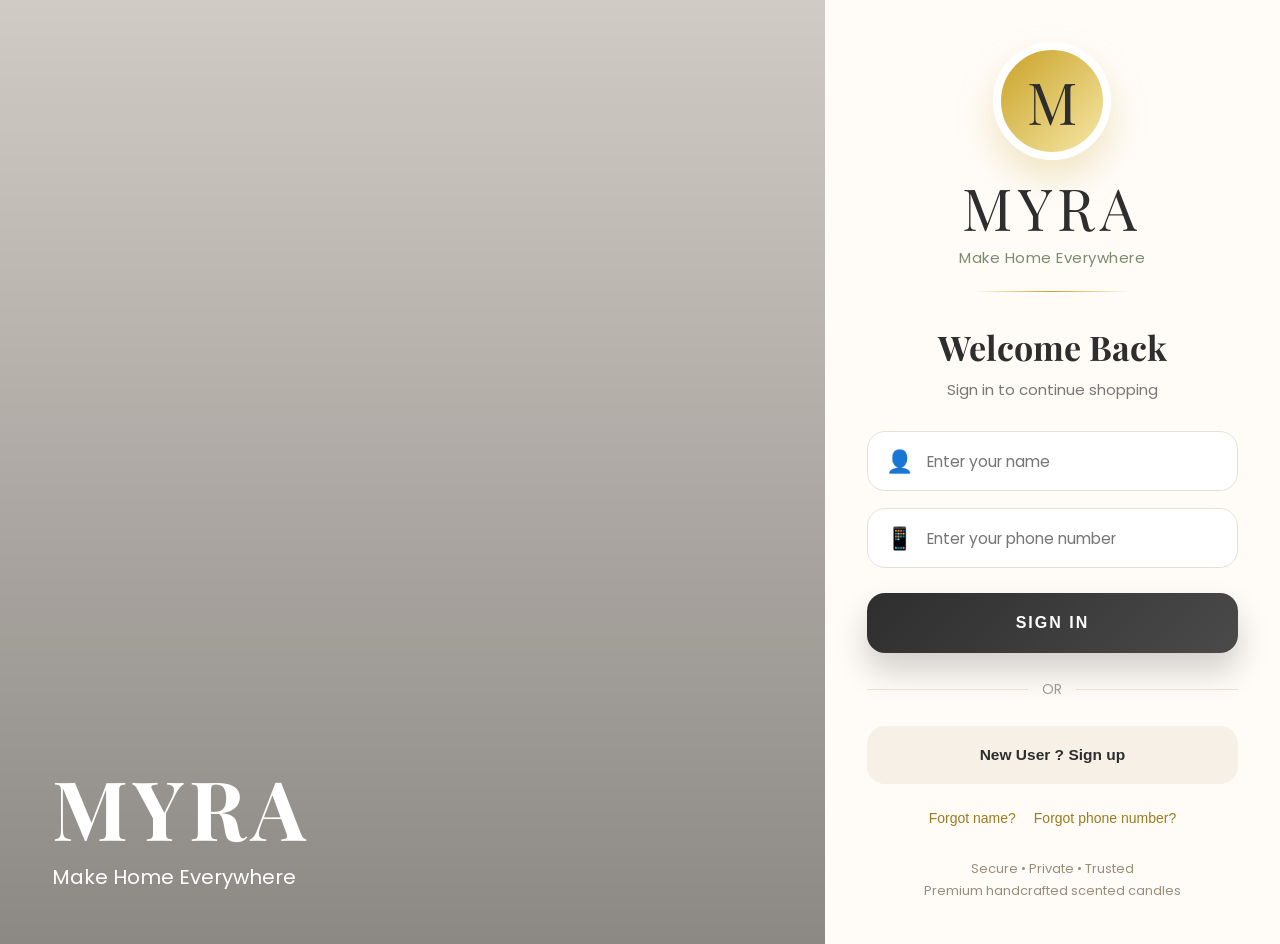
==== index.html @ 9dc47f36 "Update index.html" ====
<!DOCTYPE html>
<html lang="en">
<head>
<meta charset="UTF-8">
<meta name="viewport" content="width=device-width, initial-scale=1.0">

<title>MYRA | Make Home Everywhere</title>

<link rel="manifest" href="manifest.json">
<meta name="theme-color" content="#2E2E2E">

<link href="https://fonts.googleapis.com/css2?family=Playfair+Display:wght@500;600;700&family=Poppins:wght@300;400;500;600;700&display=swap" rel="stylesheet">
<script src="config.js"></script>

<style>
*{
  margin:0;
  padding:0;
  box-sizing:border-box;
}

:root{
  --cream:#FFF8F0;
  --warm:#FFFCF8;
  --gold:#C9A227;
  --sage:#7A8B6F;
  --dark:#2E2E2E;
  --text:#1F1F1F;
  --muted:#777;
  --border:#E8E0D4;
}

body{
  font-family:'Poppins',sans-serif;
  background:var(--cream);
  min-height:100vh;
  overflow-x:hidden;
  color:var(--text);
}

.login-page{
  min-height:100vh;
  display:grid;
  grid-template-columns:1.45fr .8fr;
}

.hero-side{
  position:relative;
  background:
    linear-gradient(rgba(0,0,0,.18),rgba(0,0,0,.45)),
    url("https://images.unsplash.com/photo-1603006905003-be475563bc59?q=80&w=1800&auto=format&fit=crop")
    center/cover no-repeat;
  min-height:100vh;
}

.hero-brand{
  position:absolute;
  left:52px;
  bottom:52px;
  color:#fff;
}

.hero-brand h1{
  font-family:'Playfair Display',serif;
  font-size:82px;
  letter-spacing:5px;
  line-height:1;
}

.hero-brand p{
  margin-top:14px;
  font-size:20px;
  font-weight:400;
}

.login-side{
  min-height:100vh;
  background:var(--warm);
  display:flex;
  align-items:center;
  justify-content:center;
  padding:42px;
}

.login-card{
  width:100%;
  max-width:430px;
  text-align:center;
}

.logo-mark{
  width:118px;
  height:118px;
  margin:0 auto 18px;
  border-radius:50%;
  background:linear-gradient(135deg,#C9A227,#F7E8A7);
  display:flex;
  align-items:center;
  justify-content:center;
  box-shadow:0 18px 36px rgba(201,162,39,.25);
  border:8px solid #fff;
}

.logo-mark span{
  font-family:'Playfair Display',serif;
  font-size:58px;
  color:#2E2E2E;
}

.brand-name{
  font-family:'Playfair Display',serif;
  font-size:58px;
  letter-spacing:5px;
  color:var(--dark);
  line-height:1;
}

.tagline{
  margin-top:10px;
  color:var(--sage);
  font-size:15px;
  letter-spacing:.5px;
}

.gold-line{
  width:160px;
  height:1px;
  background:linear-gradient(90deg,transparent,var(--gold),transparent);
  margin:22px auto 32px;
}

.welcome h2{
  font-family:'Playfair Display',serif;
  font-size:34px;
  color:var(--dark);
  margin-bottom:8px;
}

.welcome p{
  color:var(--muted);
  font-size:15px;
  margin-bottom:30px;
}

.input-box{
  width:100%;
  height:60px;
  border:1px solid var(--border);
  border-radius:18px;
  background:#fff;
  display:flex;
  align-items:center;
  padding:0 18px;
  margin-bottom:17px;
  transition:.25s;
}

.input-box:focus-within{
  border-color:var(--gold);
  box-shadow:0 0 0 5px rgba(201,162,39,.10);
}

.input-box .icon{
  font-size:22px;
  margin-right:14px;
  color:var(--gold);
}

.input-box input{
  width:100%;
  border:0;
  outline:0;
  background:transparent;
  font-size:15.5px;
  color:var(--text);
  font-family:'Poppins',sans-serif;
}

.signin-btn{
  width:100%;
  height:60px;
  border:0;
  border-radius:18px;
  background:linear-gradient(135deg,#2E2E2E,#4A4A4A);
  color:#fff;
  font-size:16px;
  font-weight:700;
  letter-spacing:2px;
  margin-top:8px;
  cursor:pointer;
  box-shadow:0 18px 32px rgba(0,0,0,.18);
}

.signin-btn:active{
  transform:scale(.98);
}

.divider{
  display:flex;
  align-items:center;
  gap:14px;
  margin:26px 0;
  color:#999;
  font-size:14px;
}

.divider::before,
.divider::after{
  content:"";
  flex:1;
  height:1px;
  background:var(--border);
}

.signup-btn{
  width:100%;
  height:58px;
  border:0;
  border-radius:18px;
  background:#F7F0E6;
  color:var(--dark);
  font-size:15.5px;
  font-weight:600;
  cursor:pointer;
}

.forgot-row{
  display:flex;
  align-items:center;
  justify-content:center;
  gap:18px;
  margin-top:26px;
}

.forgot-row button{
  border:0;
  background:transparent;
  color:#9B7B22;
  font-size:14px;
  font-weight:500;
  cursor:pointer;
}

.secure-text{
  margin-top:32px;
  color:#9B8C7A;
  font-size:13px;
  line-height:1.7;
}

.toast{
  position:fixed;
  left:50%;
  bottom:28px;
  transform:translateX(-50%) translateY(20px);
  background:#2E2E2E;
  color:#fff;
  padding:13px 20px;
  border-radius:999px;
  font-size:14px;
  opacity:0;
  pointer-events:none;
  transition:.3s;
  z-index:99999;
}

.toast.show{
  opacity:1;
  transform:translateX(-50%) translateY(0);
}

/* Forgot Modal */
.forgot-modal{
  position:fixed;
  inset:0;
  background:rgba(17,24,39,.55);
  display:none;
  align-items:flex-end;
  justify-content:center;
  z-index:9999;
}

.forgot-modal.show{
  display:flex;
}

.forgot-box{
  width:100%;
  max-width:520px;
  background:#FFF8F0;
  border-radius:34px 34px 0 0;
  padding:34px 24px 30px;
  text-align:center;
  box-shadow:0 -20px 60px rgba(0,0,0,.18);
}

.forgot-box h2{
  font-family:'Playfair Display',serif;
  font-size:34px;
  color:#2E2E2E;
  margin-bottom:10px;
}

.forgot-box p{
  color:#6B7280;
  font-weight:600;
  margin-bottom:22px;
}

.forgot-actions{
  display:grid;
  grid-template-columns:1fr 1fr;
  gap:14px;
  margin-top:18px;
}

.forgot-actions button{
  height:56px;
  border-radius:18px;
  border:0;
  font-weight:800;
  font-size:16px;
  cursor:pointer;
}

.forgot-actions button:first-child{
  background:#fff;
  color:#9B7B22;
  border:1px solid #E8E0D4;
}

.forgot-actions button:last-child{
  background:linear-gradient(135deg,#C9A227,#E7D08A);
  color:#2E2E2E;
}

@media(max-width:1024px){
  .login-page{
    grid-template-columns:1fr 1fr;
  }

  .hero-brand h1{
    font-size:62px;
  }

  .login-side{
    padding:32px;
  }
}

@media(max-width:768px){
  .login-page{
    display:block;
    min-height:100vh;
    background:var(--cream);
  }

  .hero-side{
  min-height:240px;
  border-radius:0;
}

  .hero-brand{
    display:none;
  }

  .login-side{
  min-height:auto;
  padding:0 18px 34px;
  background:transparent;
  margin-top:-24px;
  position:relative;
  z-index:2;
}

  .login-card{
  max-width:100%;
  background:rgba(255,253,251,.98);
  border-radius:38px 38px 28px 28px;
  padding:34px 22px 28px;
  box-shadow:0 20px 50px rgba(0,0,0,.14);
}

  .logo-mark{
    width:88px;
    height:88px;
    margin-top:-72px;
  }

  .logo-mark span{
    font-size:42px;
  }

  .brand-name{
    font-size:44px;
  }

  .welcome h2{
    font-size:31px;
  }

  .input-box{
    height:58px;
  }

  .signin-btn{
    height:58px;
  }
}

@media(max-width:420px){
  .hero-side{
    min-height:280px;
  }

  .login-card{
    border-radius:28px;
    padding:28px 18px 24px;
  }

  .brand-name{
    font-size:40px;
  }

  .welcome h2{
    font-size:29px;
  }

  .forgot-row{
    gap:12px;
    flex-wrap:wrap;
  }
}
</style>
</head>

<body>

<main class="login-page">

  <section class="hero-side">
    <div class="hero-brand">
      <h1>MYRA</h1>
      <p>Make Home Everywhere</p>
    </div>
  </section>

  <section class="login-side">
    <div class="login-card">

      <div class="logo-mark">
        <span>M</span>
      </div>

      <div class="brand-name">MYRA</div>
      <div class="tagline">Make Home Everywhere</div>
      <div class="gold-line"></div>

      <div class="welcome">
        <h2>Welcome Back</h2>
        <p>Sign in to continue shopping</p>
      </div>

      <div class="input-box">
        <span class="icon">👤</span>
        <input type="text" id="userName" placeholder="Enter your name" autocomplete="name">
      </div>

      <div class="input-box">
        <span class="icon">📱</span>
        <input type="tel" id="userPhone" placeholder="Enter your phone number" maxlength="10" autocomplete="tel">
      </div>

      <button class="signin-btn" onclick="handleLogin()">SIGN IN</button>

      <div class="divider">
        <span>OR</span>
      </div>

      <button class="signup-btn" onclick="handleNewUser()">New User ? Sign up</button>

      <div class="forgot-row">
        <button onclick="forgotName()">Forgot name?</button>
        <button onclick="forgotPhone()">Forgot phone number?</button>
      </div>

      <div class="secure-text">
        Secure • Private • Trusted<br>
        Premium handcrafted scented candles
      </div>

    </div>
  </section>

</main>

<div class="forgot-modal" id="forgotModal">
  <div class="forgot-box">
    <h2 id="forgotTitle">Forgot Name</h2>
    <p id="forgotText">Enter your phone number to find your name.</p>

    <div class="input-box">
      <span class="icon" id="forgotIcon">📱</span>
      <input type="text" id="forgotInput" placeholder="Write your phone number">
    </div>

    <div class="forgot-actions">
      <button onclick="closeForgotModal()">Back</button>
      <button onclick="findForgotData()" id="forgotFindBtn">Find Name</button>
    </div>
  </div>
</div>

<div class="toast" id="toast"></div>

<script>
let forgotMode = "";

function showToast(message){
  const toast = document.getElementById("toast");
  toast.innerText = message;
  toast.classList.add("show");

  setTimeout(() => {
    toast.classList.remove("show");
  }, 2200);
}

function validatePhone(phone){
  return /^[6-9][0-9]{9}$/.test(phone);
}

function handleLogin(){
  const name = document.getElementById("userName").value.trim();
  const phone = document.getElementById("userPhone").value.trim();

  if(!name){
    showToast("Please enter your name");
    return;
  }

  if(!phone){
    showToast("Please enter your phone number");
    return;
  }

  if(!validatePhone(phone)){
    showToast("Please enter a valid phone number");
    return;
  }

  const storage = CONFIG && CONFIG.STORAGE_KEYS ? CONFIG.STORAGE_KEYS : {
    USER_NAME:"myra_user_name",
    USER_PHONE:"myra_user_phone",
    USER_ID:"myra_user_id"
  };

  localStorage.setItem(storage.USER_NAME, name);
  localStorage.setItem(storage.USER_PHONE, phone);
  localStorage.setItem(storage.USER_ID, "MYRA-" + phone);

  showToast("Welcome to MYRA");

  setTimeout(() => {
    window.location.href = "home.html";
  }, 700);
}

function handleNewUser(){
  showToast("Enter your name and phone number, then tap SIGN IN");
}

function forgotName(){
  forgotMode = "name";
  document.getElementById("forgotTitle").innerText = "Forgot Name";
  document.getElementById("forgotText").innerText = "Enter your phone number to find your name.";
  document.getElementById("forgotIcon").innerText = "📱";
  document.getElementById("forgotInput").value = "";
  document.getElementById("forgotInput").placeholder = "Write your phone number";
  document.getElementById("forgotFindBtn").innerText = "Find Name";
  document.getElementById("forgotModal").classList.add("show");
}

function forgotPhone(){
  forgotMode = "phone";
  document.getElementById("forgotTitle").innerText = "Forgot Phone";
  document.getElementById("forgotText").innerText = "Enter your name to find your phone number.";
  document.getElementById("forgotIcon").innerText = "👤";
  document.getElementById("forgotInput").value = "";
  document.getElementById("forgotInput").placeholder = "Write your name";
  document.getElementById("forgotFindBtn").innerText = "Find Phone";
  document.getElementById("forgotModal").classList.add("show");
}

function closeForgotModal(){
  document.getElementById("forgotModal").classList.remove("show");
}

function findForgotData(){
  const value = document.getElementById("forgotInput").value.trim();

  if(!value){
    showToast("Please fill the box");
    return;
  }

  if(forgotMode === "name"){
    const savedPhone = localStorage.getItem(CONFIG.STORAGE_KEYS.USER_PHONE);
    const savedName = localStorage.getItem(CONFIG.STORAGE_KEYS.USER_NAME);

    if(savedPhone && savedName && savedPhone === value){
      showToast("Your saved name is " + savedName);
    }else{
      showToast("No saved name found");
    }
  }

  if(forgotMode === "phone"){
    const savedName = localStorage.getItem(CONFIG.STORAGE_KEYS.USER_NAME);
    const savedPhone = localStorage.getItem(CONFIG.STORAGE_KEYS.USER_PHONE);

    if(savedName && savedPhone && savedName.toLowerCase() === value.toLowerCase()){
      showToast("Your saved phone is " + savedPhone);
    }else{
      showToast("No saved phone found");
    }
  }

  closeForgotModal();
}

document.getElementById("userPhone").addEventListener("input", function(){
  this.value = this.value.replace(/\D/g,"").slice(0,10);
});
</script>

</body>
</html>
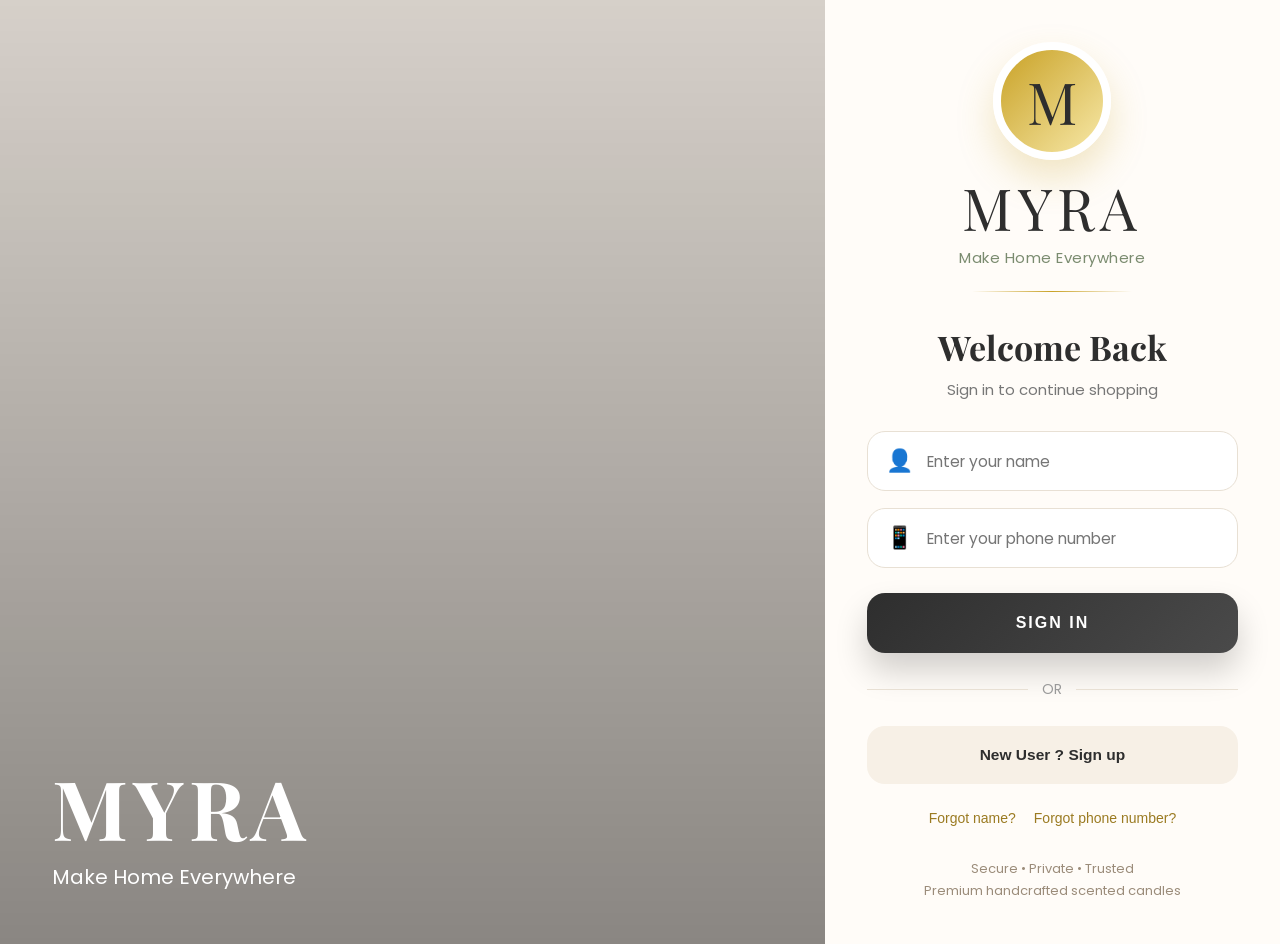
==== commit 6889f8b4: "Update index.html" ====
--- a/index.html
+++ b/index.html
@@ -30,6 +30,10 @@
   --border:#E8E0D4;
 }
 
+html{
+  scroll-behavior:smooth;
+}
+
 body{
   font-family:'Poppins',sans-serif;
   background:var(--cream);
@@ -44,10 +48,11 @@
   grid-template-columns:1.45fr .8fr;
 }
 
+/* LEFT HERO IMAGE */
 .hero-side{
   position:relative;
   background:
-    linear-gradient(rgba(0,0,0,.18),rgba(0,0,0,.45)),
+    linear-gradient(rgba(0,0,0,.16),rgba(0,0,0,.46)),
     url("https://images.unsplash.com/photo-1603006905003-be475563bc59?q=80&w=1800&auto=format&fit=crop")
     center/cover no-repeat;
   min-height:100vh;
@@ -73,6 +78,7 @@
   font-weight:400;
 }
 
+/* RIGHT LOGIN */
 .login-side{
   min-height:100vh;
   background:var(--warm);
@@ -164,6 +170,7 @@
   font-size:22px;
   margin-right:14px;
   color:var(--gold);
+  line-height:1;
 }
 
 .input-box input{
@@ -248,6 +255,7 @@
   line-height:1.7;
 }
 
+/* TOAST */
 .toast{
   position:fixed;
   left:50%;
@@ -262,6 +270,8 @@
   pointer-events:none;
   transition:.3s;
   z-index:99999;
+  max-width:90%;
+  text-align:center;
 }
 
 .toast.show{
@@ -269,52 +279,52 @@
   transform:translateX(-50%) translateY(0);
 }
 
-/* Forgot Modal */
-.forgot-modal{
+/* COMMON MODAL */
+.app-modal{
   position:fixed;
   inset:0;
-  background:rgba(17,24,39,.55);
+  background:rgba(17,24,39,.58);
   display:none;
   align-items:flex-end;
   justify-content:center;
   z-index:9999;
 }
 
-.forgot-modal.show{
+.app-modal.show{
   display:flex;
 }
 
-.forgot-box{
+.modal-box{
   width:100%;
   max-width:520px;
   background:#FFF8F0;
   border-radius:34px 34px 0 0;
   padding:34px 24px 30px;
   text-align:center;
-  box-shadow:0 -20px 60px rgba(0,0,0,.18);
-}
-
-.forgot-box h2{
+  box-shadow:0 -20px 60px rgba(0,0,0,.20);
+}
+
+.modal-box h2{
   font-family:'Playfair Display',serif;
   font-size:34px;
   color:#2E2E2E;
   margin-bottom:10px;
 }
 
-.forgot-box p{
+.modal-box p{
   color:#6B7280;
   font-weight:600;
   margin-bottom:22px;
 }
 
-.forgot-actions{
+.modal-actions{
   display:grid;
   grid-template-columns:1fr 1fr;
   gap:14px;
   margin-top:18px;
 }
 
-.forgot-actions button{
+.modal-actions button{
   height:56px;
   border-radius:18px;
   border:0;
@@ -323,17 +333,18 @@
   cursor:pointer;
 }
 
-.forgot-actions button:first-child{
+.modal-actions button:first-child{
   background:#fff;
   color:#9B7B22;
   border:1px solid #E8E0D4;
 }
 
-.forgot-actions button:last-child{
+.modal-actions button:last-child{
   background:linear-gradient(135deg,#C9A227,#E7D08A);
   color:#2E2E2E;
 }
 
+/* TABLET */
 @media(max-width:1024px){
   .login-page{
     grid-template-columns:1fr 1fr;
@@ -348,7 +359,12 @@
   }
 }
 
+/* MOBILE */
 @media(max-width:768px){
+  body{
+    background:var(--cream);
+  }
+
   .login-page{
     display:block;
     min-height:100vh;
@@ -356,35 +372,38 @@
   }
 
   .hero-side{
-  min-height:240px;
-  border-radius:0;
-}
+    min-height:315px;
+    border-radius:0;
+    background-position:center top;
+  }
 
   .hero-brand{
     display:none;
   }
 
   .login-side{
-  min-height:auto;
-  padding:0 18px 34px;
-  background:transparent;
-  margin-top:-24px;
-  position:relative;
-  z-index:2;
-}
+    min-height:auto;
+    padding:0 18px 34px;
+    background:var(--cream);
+    margin-top:-48px;
+    position:relative;
+    z-index:2;
+  }
 
   .login-card{
-  max-width:100%;
-  background:rgba(255,253,251,.98);
-  border-radius:38px 38px 28px 28px;
-  padding:34px 22px 28px;
-  box-shadow:0 20px 50px rgba(0,0,0,.14);
-}
+    max-width:100%;
+    background:rgba(255,253,251,.985);
+    border-radius:42px 42px 28px 28px;
+    padding:24px 22px 28px;
+    box-shadow:0 20px 50px rgba(0,0,0,.14);
+  }
 
   .logo-mark{
-    width:88px;
-    height:88px;
-    margin-top:-72px;
+    width:78px;
+    height:78px;
+    margin-top:-64px;
+    margin-bottom:14px;
+    border-width:7px;
   }
 
   .logo-mark span{
@@ -392,38 +411,91 @@
   }
 
   .brand-name{
-    font-size:44px;
+    font-size:39px;
+    margin-top:4px;
+  }
+
+  .tagline{
+    font-size:14px;
+    margin-top:8px;
+  }
+
+  .gold-line{
+    margin:18px auto 26px;
   }
 
   .welcome h2{
+    font-size:28px;
+    margin-bottom:8px;
+  }
+
+  .welcome p{
+    font-size:16px;
+    margin-bottom:18px;
+  }
+
+  .input-box{
+    height:56px;
+    margin-bottom:15px;
+  }
+
+  .signin-btn{
+    height:56px;
+    margin-top:4px;
+  }
+
+  .divider{
+    margin:20px 0;
+  }
+
+  .signup-btn{
+    height:56px;
+  }
+
+  .secure-text{
+    margin-top:24px;
+  }
+
+  .modal-box{
+    width:92%;
+    border-radius:30px;
+    margin-bottom:28px;
+    padding:30px 22px 26px;
+  }
+
+  .modal-box h2{
     font-size:31px;
   }
-
-  .input-box{
-    height:58px;
-  }
-
-  .signin-btn{
-    height:58px;
-  }
-}
-
+}
+
+/* SMALL MOBILE */
 @media(max-width:420px){
   .hero-side{
-    min-height:280px;
+    min-height:300px;
+  }
+
+  .login-side{
+    margin-top:-46px;
+    padding:0 18px 30px;
   }
 
   .login-card{
-    border-radius:28px;
-    padding:28px 18px 24px;
+    border-radius:40px 40px 26px 26px;
+    padding:22px 18px 24px;
+  }
+
+  .logo-mark{
+    width:76px;
+    height:76px;
+    margin-top:-62px;
   }
 
   .brand-name{
-    font-size:40px;
+    font-size:38px;
   }
 
   .welcome h2{
-    font-size:29px;
+    font-size:27px;
   }
 
   .forgot-row{
@@ -477,7 +549,7 @@
         <span>OR</span>
       </div>
 
-      <button class="signup-btn" onclick="handleNewUser()">New User ? Sign up</button>
+      <button class="signup-btn" onclick="openSignupModal()">New User ? Sign up</button>
 
       <div class="forgot-row">
         <button onclick="forgotName()">Forgot name?</button>
@@ -494,8 +566,9 @@
 
 </main>
 
-<div class="forgot-modal" id="forgotModal">
-  <div class="forgot-box">
+<!-- Forgot Modal -->
+<div class="app-modal" id="forgotModal">
+  <div class="modal-box">
     <h2 id="forgotTitle">Forgot Name</h2>
     <p id="forgotText">Enter your phone number to find your name.</p>
 
@@ -504,13 +577,36 @@
       <input type="text" id="forgotInput" placeholder="Write your phone number">
     </div>
 
-    <div class="forgot-actions">
+    <div class="modal-actions">
       <button onclick="closeForgotModal()">Back</button>
       <button onclick="findForgotData()" id="forgotFindBtn">Find Name</button>
     </div>
   </div>
 </div>
 
+<!-- Signup Modal -->
+<div class="app-modal" id="signupModal">
+  <div class="modal-box">
+    <h2>New User</h2>
+    <p>New user. Please confirm signup.</p>
+
+    <div class="input-box">
+      <span class="icon">👤</span>
+      <input type="text" id="signupName" placeholder="Write your name">
+    </div>
+
+    <div class="input-box">
+      <span class="icon">📱</span>
+      <input type="tel" id="signupPhone" placeholder="Write your phone number" maxlength="10">
+    </div>
+
+    <div class="modal-actions">
+      <button onclick="closeSignupModal()">Back to Login</button>
+      <button onclick="signupUser()">Sign Up</button>
+    </div>
+  </div>
+</div>
+
 <div class="toast" id="toast"></div>
 
 <script>
@@ -530,34 +626,42 @@
   return /^[6-9][0-9]{9}$/.test(phone);
 }
 
-function handleLogin(){
-  const name = document.getElementById("userName").value.trim();
-  const phone = document.getElementById("userPhone").value.trim();
-
-  if(!name){
-    showToast("Please enter your name");
-    return;
-  }
-
-  if(!phone){
-    showToast("Please enter your phone number");
-    return;
-  }
-
-  if(!validatePhone(phone)){
-    showToast("Please enter a valid phone number");
-    return;
-  }
-
-  const storage = CONFIG && CONFIG.STORAGE_KEYS ? CONFIG.STORAGE_KEYS : {
+function getStorageKeys(){
+  return CONFIG && CONFIG.STORAGE_KEYS ? CONFIG.STORAGE_KEYS : {
     USER_NAME:"myra_user_name",
     USER_PHONE:"myra_user_phone",
     USER_ID:"myra_user_id"
   };
+}
+
+function saveLogin(name, phone){
+  const storage = getStorageKeys();
 
   localStorage.setItem(storage.USER_NAME, name);
   localStorage.setItem(storage.USER_PHONE, phone);
   localStorage.setItem(storage.USER_ID, "MYRA-" + phone);
+}
+
+function handleLogin(){
+  const name = document.getElementById("userName").value.trim();
+  const phone = document.getElementById("userPhone").value.trim();
+
+  if(!name){
+    showToast("Please enter your name");
+    return;
+  }
+
+  if(!phone){
+    showToast("Please enter your phone number");
+    return;
+  }
+
+  if(!validatePhone(phone)){
+    showToast("Please enter a valid phone number");
+    return;
+  }
+
+  saveLogin(name, phone);
 
   showToast("Welcome to MYRA");
 
@@ -566,10 +670,50 @@
   }, 700);
 }
 
-function handleNewUser(){
-  showToast("Enter your name and phone number, then tap SIGN IN");
-}
-
+/* Signup Popup */
+function openSignupModal(){
+  document.getElementById("signupName").value = document.getElementById("userName").value.trim();
+  document.getElementById("signupPhone").value = document.getElementById("userPhone").value.trim();
+  document.getElementById("signupModal").classList.add("show");
+}
+
+function closeSignupModal(){
+  document.getElementById("signupModal").classList.remove("show");
+}
+
+function signupUser(){
+  const name = document.getElementById("signupName").value.trim();
+  const phone = document.getElementById("signupPhone").value.trim();
+
+  if(!name){
+    showToast("Please enter your name");
+    return;
+  }
+
+  if(!phone){
+    showToast("Please enter your phone number");
+    return;
+  }
+
+  if(!validatePhone(phone)){
+    showToast("Please enter a valid phone number");
+    return;
+  }
+
+  saveLogin(name, phone);
+
+  document.getElementById("userName").value = name;
+  document.getElementById("userPhone").value = phone;
+
+  closeSignupModal();
+  showToast("Signup successful. Welcome to MYRA");
+
+  setTimeout(() => {
+    window.location.href = "home.html";
+  }, 700);
+}
+
+/* Forgot Popup */
 function forgotName(){
   forgotMode = "name";
   document.getElementById("forgotTitle").innerText = "Forgot Name";
@@ -598,6 +742,7 @@
 
 function findForgotData(){
   const value = document.getElementById("forgotInput").value.trim();
+  const storage = getStorageKeys();
 
   if(!value){
     showToast("Please fill the box");
@@ -605,8 +750,8 @@
   }
 
   if(forgotMode === "name"){
-    const savedPhone = localStorage.getItem(CONFIG.STORAGE_KEYS.USER_PHONE);
-    const savedName = localStorage.getItem(CONFIG.STORAGE_KEYS.USER_NAME);
+    const savedPhone = localStorage.getItem(storage.USER_PHONE);
+    const savedName = localStorage.getItem(storage.USER_NAME);
 
     if(savedPhone && savedName && savedPhone === value){
       showToast("Your saved name is " + savedName);
@@ -616,8 +761,8 @@
   }
 
   if(forgotMode === "phone"){
-    const savedName = localStorage.getItem(CONFIG.STORAGE_KEYS.USER_NAME);
-    const savedPhone = localStorage.getItem(CONFIG.STORAGE_KEYS.USER_PHONE);
+    const savedName = localStorage.getItem(storage.USER_NAME);
+    const savedPhone = localStorage.getItem(storage.USER_PHONE);
 
     if(savedName && savedPhone && savedName.toLowerCase() === value.toLowerCase()){
       showToast("Your saved phone is " + savedPhone);
@@ -629,9 +774,15 @@
   closeForgotModal();
 }
 
+/* Mobile number only */
 document.getElementById("userPhone").addEventListener("input", function(){
   this.value = this.value.replace(/\D/g,"").slice(0,10);
 });
+
+document.getElementById("signupPhone").addEventListener("input", function(){
+  this.value = this.value.replace(/\D/g,"").slice(0,10);
+});
+
 </script>
 
 </body>
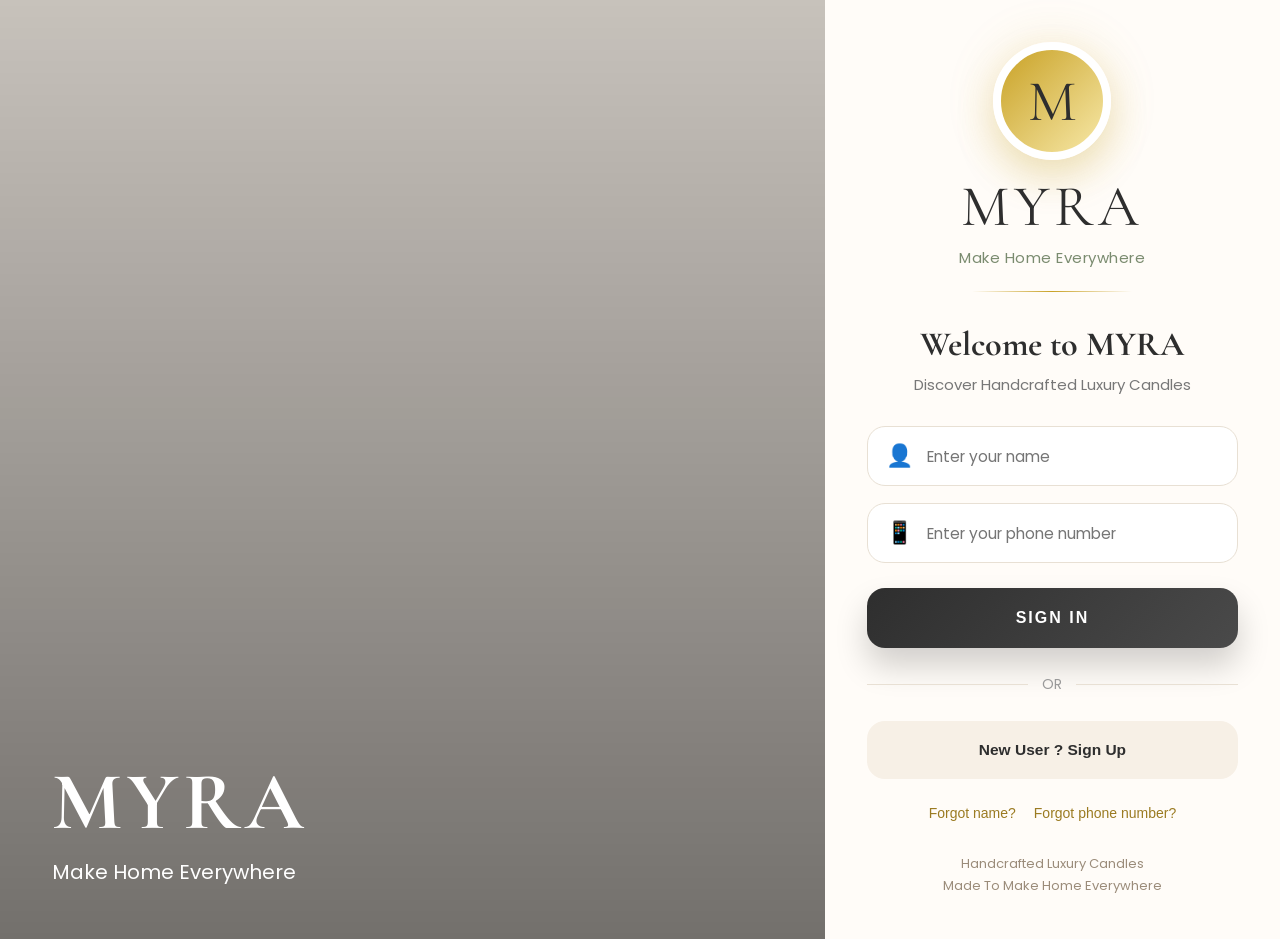
==== commit 418e7a31: "Update index.html" ====
--- a/index.html
+++ b/index.html
@@ -1,6 +1,7 @@
 <!DOCTYPE html>
 <html lang="en">
 <head>
+
 <meta charset="UTF-8">
 <meta name="viewport" content="width=device-width, initial-scale=1.0">
 
@@ -9,10 +10,12 @@
 <link rel="manifest" href="manifest.json">
 <meta name="theme-color" content="#2E2E2E">
 
-<link href="https://fonts.googleapis.com/css2?family=Playfair+Display:wght@500;600;700&family=Poppins:wght@300;400;500;600;700&display=swap" rel="stylesheet">
+<link href="https://fonts.googleapis.com/css2?family=Cormorant+Garamond:wght@400;500;600;700&family=Poppins:wght@300;400;500;600;700&display=swap" rel="stylesheet">
+
 <script src="config.js"></script>
 
 <style>
+
 *{
   margin:0;
   padding:0;
@@ -20,13 +23,16 @@
 }
 
 :root{
+
   --cream:#FFF8F0;
   --warm:#FFFCF8;
   --gold:#C9A227;
   --sage:#7A8B6F;
+
   --dark:#2E2E2E;
   --text:#1F1F1F;
   --muted:#777;
+
   --border:#E8E0D4;
 }
 
@@ -35,317 +41,567 @@
 }
 
 body{
+
   font-family:'Poppins',sans-serif;
+
   background:var(--cream);
+
   min-height:100vh;
+
   overflow-x:hidden;
+
   color:var(--text);
+
+  animation:fadeIn .45s ease;
+}
+
+/* PAGE ANIMATION */
+
+@keyframes fadeIn{
+
+  from{
+    opacity:0;
+    transform:translateY(8px);
+  }
+
+  to{
+    opacity:1;
+    transform:translateY(0);
+  }
+
 }
 
 .login-page{
+
   min-height:100vh;
+
   display:grid;
+
   grid-template-columns:1.45fr .8fr;
 }
 
-/* LEFT HERO IMAGE */
+/* LEFT HERO */
+
 .hero-side{
+
   position:relative;
+
   background:
-    linear-gradient(rgba(0,0,0,.16),rgba(0,0,0,.46)),
-    url("https://images.unsplash.com/photo-1603006905003-be475563bc59?q=80&w=1800&auto=format&fit=crop")
-    center/cover no-repeat;
+
+  linear-gradient(
+  rgba(0,0,0,.22),
+  rgba(0,0,0,.55)
+  ),
+
+  url("https://images.unsplash.com/photo-1603006905003-be475563bc59?q=80&w=1800&auto=format&fit=crop")
+  center/cover no-repeat;
+
   min-height:100vh;
 }
 
 .hero-brand{
+
   position:absolute;
+
   left:52px;
+
   bottom:52px;
+
   color:#fff;
 }
 
 .hero-brand h1{
-  font-family:'Playfair Display',serif;
+
+  font-family:'Cormorant Garamond',serif;
+
   font-size:82px;
+
   letter-spacing:5px;
+
   line-height:1;
 }
 
 .hero-brand p{
+
   margin-top:14px;
+
   font-size:20px;
+
   font-weight:400;
 }
 
-/* RIGHT LOGIN */
+/* RIGHT SIDE */
+
 .login-side{
+
   min-height:100vh;
+
   background:var(--warm);
+
   display:flex;
+
   align-items:center;
+
   justify-content:center;
+
   padding:42px;
 }
 
 .login-card{
+
   width:100%;
+
   max-width:430px;
+
   text-align:center;
 }
 
+/* LOGO */
+
 .logo-mark{
+
   width:118px;
+
   height:118px;
+
   margin:0 auto 18px;
+
   border-radius:50%;
-  background:linear-gradient(135deg,#C9A227,#F7E8A7);
+
+  background:
+  linear-gradient(
+  135deg,
+  #C9A227,
+  #F7E8A7
+  );
+
   display:flex;
+
   align-items:center;
+
   justify-content:center;
-  box-shadow:0 18px 36px rgba(201,162,39,.25);
+
   border:8px solid #fff;
+
+  box-shadow:
+  0 18px 36px rgba(201,162,39,.25),
+  0 0 50px rgba(201,162,39,.15);
 }
 
 .logo-mark span{
-  font-family:'Playfair Display',serif;
+
+  font-family:'Cormorant Garamond',serif;
+
   font-size:58px;
+
   color:#2E2E2E;
 }
 
 .brand-name{
-  font-family:'Playfair Display',serif;
+
+  font-family:'Cormorant Garamond',serif;
+
   font-size:58px;
+
   letter-spacing:5px;
+
   color:var(--dark);
+
   line-height:1;
 }
 
 .tagline{
+
   margin-top:10px;
+
   color:var(--sage);
+
   font-size:15px;
+
   letter-spacing:.5px;
 }
 
 .gold-line{
+
   width:160px;
+
   height:1px;
-  background:linear-gradient(90deg,transparent,var(--gold),transparent);
+
+  background:
+  linear-gradient(
+  90deg,
+  transparent,
+  var(--gold),
+  transparent
+  );
+
   margin:22px auto 32px;
 }
 
+/* WELCOME */
+
 .welcome h2{
-  font-family:'Playfair Display',serif;
+
+  font-family:'Cormorant Garamond',serif;
+
   font-size:34px;
+
   color:var(--dark);
+
   margin-bottom:8px;
 }
 
 .welcome p{
+
   color:var(--muted);
+
   font-size:15px;
+
   margin-bottom:30px;
 }
 
+/* INPUTS */
+
 .input-box{
+
   width:100%;
+
   height:60px;
+
   border:1px solid var(--border);
+
   border-radius:18px;
+
   background:#fff;
+
   display:flex;
+
   align-items:center;
+
   padding:0 18px;
+
   margin-bottom:17px;
+
   transition:.25s;
 }
 
 .input-box:focus-within{
+
   border-color:var(--gold);
-  box-shadow:0 0 0 5px rgba(201,162,39,.10);
+
+  box-shadow:
+  0 0 0 5px rgba(201,162,39,.10);
 }
 
 .input-box .icon{
+
   font-size:22px;
+
   margin-right:14px;
+
   color:var(--gold);
+
   line-height:1;
 }
 
 .input-box input{
+
   width:100%;
+
   border:0;
+
   outline:0;
+
   background:transparent;
+
   font-size:15.5px;
+
   color:var(--text);
+
   font-family:'Poppins',sans-serif;
 }
 
+/* BUTTONS */
+
 .signin-btn{
+
   width:100%;
+
   height:60px;
+
   border:0;
+
   border-radius:18px;
-  background:linear-gradient(135deg,#2E2E2E,#4A4A4A);
+
+  background:
+  linear-gradient(
+  135deg,
+  #2E2E2E,
+  #4A4A4A
+  );
+
   color:#fff;
+
   font-size:16px;
+
   font-weight:700;
+
   letter-spacing:2px;
+
   margin-top:8px;
+
   cursor:pointer;
-  box-shadow:0 18px 32px rgba(0,0,0,.18);
+
+  box-shadow:
+  0 18px 32px rgba(0,0,0,.18);
 }
 
 .signin-btn:active{
+
   transform:scale(.98);
 }
 
+.signup-btn{
+
+  width:100%;
+
+  height:58px;
+
+  border:0;
+
+  border-radius:18px;
+
+  background:#F7F0E6;
+
+  color:var(--dark);
+
+  font-size:15.5px;
+
+  font-weight:600;
+
+  cursor:pointer;
+}
 .divider{
+
   display:flex;
+
   align-items:center;
+
   gap:14px;
+
   margin:26px 0;
+
   color:#999;
+
   font-size:14px;
 }
 
 .divider::before,
 .divider::after{
+
   content:"";
+
   flex:1;
+
   height:1px;
+
   background:var(--border);
 }
 
-.signup-btn{
+.forgot-row{
+
+  display:flex;
+
+  align-items:center;
+
+  justify-content:center;
+
+  gap:18px;
+
+  margin-top:26px;
+}
+
+.forgot-row button{
+
+  border:0;
+
+  background:transparent;
+
+  color:#9B7B22;
+
+  font-size:14px;
+
+  font-weight:500;
+
+  cursor:pointer;
+}
+
+.secure-text{
+
+  margin-top:32px;
+
+  color:#9B8C7A;
+
+  font-size:13px;
+
+  line-height:1.7;
+}
+
+/* TOAST */
+
+.toast{
+
+  position:fixed;
+
+  left:50%;
+
+  bottom:28px;
+
+  transform:translateX(-50%) translateY(20px);
+
+  background:#2E2E2E;
+
+  color:#fff;
+
+  padding:13px 20px;
+
+  border-radius:999px;
+
+  font-size:14px;
+
+  opacity:0;
+
+  pointer-events:none;
+
+  transition:.3s;
+
+  z-index:99999;
+
+  max-width:90%;
+
+  text-align:center;
+}
+
+.toast.show{
+
+  opacity:1;
+
+  transform:translateX(-50%) translateY(0);
+}
+
+/* MODAL */
+
+.app-modal{
+
+  position:fixed;
+
+  inset:0;
+
+  background:rgba(17,24,39,.58);
+
+  display:none;
+
+  align-items:flex-end;
+
+  justify-content:center;
+
+  z-index:9999;
+}
+
+.app-modal.show{
+
+  display:flex;
+}
+
+.modal-box{
+
   width:100%;
-  height:58px;
+
+  max-width:580px;
+
+  background:#FFF8F0;
+
+  border-radius:34px 34px 0 0;
+
+  padding:40px 28px 34px;
+
+  text-align:center;
+
+  box-shadow:
+  0 -20px 60px rgba(0,0,0,.20);
+}
+
+.modal-box h2{
+
+  font-family:'Cormorant Garamond',serif;
+
+  font-size:36px;
+
+  color:#2E2E2E;
+
+  margin-bottom:10px;
+}
+
+.modal-box p{
+
+  color:#6B7280;
+
+  font-weight:600;
+
+  margin-bottom:22px;
+}
+
+.modal-actions{
+
+  display:grid;
+
+  grid-template-columns:1fr 1fr;
+
+  gap:14px;
+
+  margin-top:18px;
+}
+
+.modal-actions button{
+
+  height:56px;
+
+  border-radius:18px;
+
   border:0;
-  border-radius:18px;
-  background:#F7F0E6;
-  color:var(--dark);
-  font-size:15.5px;
-  font-weight:600;
+
+  font-weight:800;
+
+  font-size:16px;
+
   cursor:pointer;
 }
 
-.forgot-row{
-  display:flex;
-  align-items:center;
-  justify-content:center;
-  gap:18px;
-  margin-top:26px;
-}
-
-.forgot-row button{
-  border:0;
-  background:transparent;
+.modal-actions button:first-child{
+
+  background:#fff;
+
   color:#9B7B22;
-  font-size:14px;
-  font-weight:500;
-  cursor:pointer;
-}
-
-.secure-text{
-  margin-top:32px;
-  color:#9B8C7A;
-  font-size:13px;
-  line-height:1.7;
-}
-
-/* TOAST */
-.toast{
-  position:fixed;
-  left:50%;
-  bottom:28px;
-  transform:translateX(-50%) translateY(20px);
-  background:#2E2E2E;
-  color:#fff;
-  padding:13px 20px;
-  border-radius:999px;
-  font-size:14px;
-  opacity:0;
-  pointer-events:none;
-  transition:.3s;
-  z-index:99999;
-  max-width:90%;
-  text-align:center;
-}
-
-.toast.show{
-  opacity:1;
-  transform:translateX(-50%) translateY(0);
-}
-
-/* COMMON MODAL */
-.app-modal{
-  position:fixed;
-  inset:0;
-  background:rgba(17,24,39,.58);
-  display:none;
-  align-items:flex-end;
-  justify-content:center;
-  z-index:9999;
-}
-
-.app-modal.show{
-  display:flex;
-}
-
-.modal-box{
-  width:100%;
-  max-width:520px;
-  background:#FFF8F0;
-  border-radius:34px 34px 0 0;
-  padding:34px 24px 30px;
-  text-align:center;
-  box-shadow:0 -20px 60px rgba(0,0,0,.20);
-}
-
-.modal-box h2{
-  font-family:'Playfair Display',serif;
-  font-size:34px;
+
+  border:1px solid #E8E0D4;
+}
+
+.modal-actions button:last-child{
+
+  background:
+  linear-gradient(
+  135deg,
+  #C9A227,
+  #E7D08A
+  );
+
   color:#2E2E2E;
-  margin-bottom:10px;
-}
-
-.modal-box p{
-  color:#6B7280;
-  font-weight:600;
-  margin-bottom:22px;
-}
-
-.modal-actions{
-  display:grid;
-  grid-template-columns:1fr 1fr;
-  gap:14px;
-  margin-top:18px;
-}
-
-.modal-actions button{
-  height:56px;
-  border-radius:18px;
-  border:0;
-  font-weight:800;
-  font-size:16px;
-  cursor:pointer;
-}
-
-.modal-actions button:first-child{
-  background:#fff;
-  color:#9B7B22;
-  border:1px solid #E8E0D4;
-}
-
-.modal-actions button:last-child{
-  background:linear-gradient(135deg,#C9A227,#E7D08A);
-  color:#2E2E2E;
 }
 
 /* TABLET */
+
 @media(max-width:1024px){
+
   .login-page{
     grid-template-columns:1fr 1fr;
   }
@@ -357,24 +613,29 @@
   .login-side{
     padding:32px;
   }
+
 }
 
 /* MOBILE */
+
 @media(max-width:768px){
-  body{
+
+  .login-page{
+
+    display:block;
+
+    min-height:100vh;
+
     background:var(--cream);
   }
 
-  .login-page{
-    display:block;
-    min-height:100vh;
-    background:var(--cream);
-  }
-
   .hero-side{
-    min-height:315px;
+
+    min-height:310px;
+
     border-radius:0;
-    background-position:center top;
+
+    background-position:center 38%;
   }
 
   .hero-brand{
@@ -382,27 +643,44 @@
   }
 
   .login-side{
+
     min-height:auto;
-    padding:0 18px 34px;
+
+    padding:0 18px 30px;
+
     background:var(--cream);
-    margin-top:-48px;
+
+    margin-top:-50px;
+
     position:relative;
+
     z-index:2;
   }
 
   .login-card{
+
     max-width:100%;
+
     background:rgba(255,253,251,.985);
+
     border-radius:42px 42px 28px 28px;
-    padding:24px 22px 28px;
-    box-shadow:0 20px 50px rgba(0,0,0,.14);
+
+    padding:20px 20px 24px;
+
+    box-shadow:
+    0 20px 50px rgba(0,0,0,.14);
   }
 
   .logo-mark{
-    width:78px;
-    height:78px;
-    margin-top:-64px;
-    margin-bottom:14px;
+
+    width:74px;
+
+    height:74px;
+
+    margin-top:-60px;
+
+    margin-bottom:10px;
+
     border-width:7px;
   }
 
@@ -411,32 +689,32 @@
   }
 
   .brand-name{
-    font-size:39px;
-    margin-top:4px;
+    font-size:37px;
+    margin-top:2px;
   }
 
   .tagline{
     font-size:14px;
-    margin-top:8px;
+    margin-top:6px;
   }
 
   .gold-line{
-    margin:18px auto 26px;
+    margin:14px auto 20px;
   }
 
   .welcome h2{
-    font-size:28px;
-    margin-bottom:8px;
+    font-size:27px;
+    margin-bottom:4px;
   }
 
   .welcome p{
-    font-size:16px;
-    margin-bottom:18px;
+    font-size:15px;
+    margin-bottom:14px;
   }
 
   .input-box{
-    height:56px;
-    margin-bottom:15px;
+    height:54px;
+    margin-bottom:12px;
   }
 
   .signin-btn{
@@ -445,64 +723,18 @@
   }
 
   .divider{
-    margin:20px 0;
+    margin:16px 0;
   }
 
   .signup-btn{
-    height:56px;
+    height:54px;
   }
 
   .secure-text{
-    margin-top:24px;
-  }
-
-  .modal-box{
-    width:92%;
-    border-radius:30px;
-    margin-bottom:28px;
-    padding:30px 22px 26px;
-  }
-
-  .modal-box h2{
-    font-size:31px;
-  }
-}
-
-/* SMALL MOBILE */
-@media(max-width:420px){
-  .hero-side{
-    min-height:300px;
-  }
-
-  .login-side{
-    margin-top:-46px;
-    padding:0 18px 30px;
-  }
-
-  .login-card{
-    border-radius:40px 40px 26px 26px;
-    padding:22px 18px 24px;
-  }
-
-  .logo-mark{
-    width:76px;
-    height:76px;
-    margin-top:-62px;
-  }
-
-  .brand-name{
-    font-size:38px;
-  }
-
-  .welcome h2{
-    font-size:27px;
-  }
-
-  .forgot-row{
-    gap:12px;
-    flex-wrap:wrap;
-  }
-}
+    margin-top:20px;
+  }
+}
+
 </style>
 </head>
 
@@ -511,13 +743,16 @@
 <main class="login-page">
 
   <section class="hero-side">
+
     <div class="hero-brand">
       <h1>MYRA</h1>
       <p>Make Home Everywhere</p>
     </div>
+
   </section>
 
   <section class="login-side">
+
     <div class="login-card">
 
       <div class="logo-mark">
@@ -525,262 +760,625 @@
       </div>
 
       <div class="brand-name">MYRA</div>
-      <div class="tagline">Make Home Everywhere</div>
+
+      <div class="tagline">
+        Make Home Everywhere
+      </div>
+
       <div class="gold-line"></div>
 
       <div class="welcome">
-        <h2>Welcome Back</h2>
-        <p>Sign in to continue shopping</p>
+        <h2>Welcome to MYRA</h2>
+        <p>Discover Handcrafted Luxury Candles</p>
       </div>
 
       <div class="input-box">
         <span class="icon">👤</span>
-        <input type="text" id="userName" placeholder="Enter your name" autocomplete="name">
+        <input
+          type="text"
+          id="userName"
+          placeholder="Enter your name"
+          autocomplete="name">
       </div>
 
       <div class="input-box">
         <span class="icon">📱</span>
-        <input type="tel" id="userPhone" placeholder="Enter your phone number" maxlength="10" autocomplete="tel">
+        <input
+          type="tel"
+          id="userPhone"
+          placeholder="Enter your phone number"
+          maxlength="10"
+          autocomplete="tel">
       </div>
 
-      <button class="signin-btn" onclick="handleLogin()">SIGN IN</button>
+      <button
+        class="signin-btn"
+        onclick="handleLogin()">
+        SIGN IN
+      </button>
 
       <div class="divider">
         <span>OR</span>
       </div>
 
-      <button class="signup-btn" onclick="openSignupModal()">New User ? Sign up</button>
+      <button
+        class="signup-btn"
+        onclick="openSignupModal()">
+        New User ? Sign Up
+      </button>
 
       <div class="forgot-row">
-        <button onclick="forgotName()">Forgot name?</button>
-        <button onclick="forgotPhone()">Forgot phone number?</button>
+        <button onclick="forgotName()">
+          Forgot name?
+        </button>
+
+        <button onclick="forgotPhone()">
+          Forgot phone number?
+        </button>
       </div>
 
       <div class="secure-text">
-        Secure • Private • Trusted<br>
-        Premium handcrafted scented candles
+        Handcrafted Luxury Candles
+        <br>
+        Made To Make Home Everywhere
       </div>
 
     </div>
+
   </section>
 
 </main>
-
-<!-- Forgot Modal -->
+<!-- FORGOT MODAL -->
+
 <div class="app-modal" id="forgotModal">
+
   <div class="modal-box">
-    <h2 id="forgotTitle">Forgot Name</h2>
-    <p id="forgotText">Enter your phone number to find your name.</p>
+
+    <h2 id="forgotTitle">
+      Forgot Name
+    </h2>
+
+    <p id="forgotText">
+      Enter your phone number to find your name.
+    </p>
 
     <div class="input-box">
       <span class="icon" id="forgotIcon">📱</span>
-      <input type="text" id="forgotInput" placeholder="Write your phone number">
+
+      <input
+        type="text"
+        id="forgotInput"
+        placeholder="Write your phone number">
     </div>
 
     <div class="modal-actions">
-      <button onclick="closeForgotModal()">Back</button>
-      <button onclick="findForgotData()" id="forgotFindBtn">Find Name</button>
+
+      <button onclick="closeForgotModal()">
+        Back
+      </button>
+
+      <button
+        onclick="findForgotData()"
+        id="forgotFindBtn">
+        Find Name
+      </button>
+
     </div>
+
   </div>
+
 </div>
 
-<!-- Signup Modal -->
+<!-- SIGNUP MODAL -->
+
 <div class="app-modal" id="signupModal">
+
   <div class="modal-box">
-    <h2>New User</h2>
-    <p>New user. Please confirm signup.</p>
+
+    <h2>
+      New User
+    </h2>
+
+    <p>
+      Create your MYRA account
+    </p>
 
     <div class="input-box">
       <span class="icon">👤</span>
-      <input type="text" id="signupName" placeholder="Write your name">
+
+      <input
+        type="text"
+        id="signupName"
+        placeholder="Write your name">
     </div>
 
     <div class="input-box">
       <span class="icon">📱</span>
-      <input type="tel" id="signupPhone" placeholder="Write your phone number" maxlength="10">
+
+      <input
+        type="tel"
+        id="signupPhone"
+        placeholder="Write your phone number"
+        maxlength="10">
     </div>
 
     <div class="modal-actions">
-      <button onclick="closeSignupModal()">Back to Login</button>
-      <button onclick="signupUser()">Sign Up</button>
+
+      <button onclick="closeSignupModal()">
+        Back
+      </button>
+
+      <button onclick="signupUser()">
+        Sign Up
+      </button>
+
     </div>
+
   </div>
+
 </div>
 
 <div class="toast" id="toast"></div>
 
 <script>
+
+window.addEventListener("load",()=>{
+
+  if(
+    localStorage.getItem("myra_logged_in")==="true"
+  ){
+    window.location.href="home.html";
+  }
+
+});
+
 let forgotMode = "";
 
+/* TOAST */
+
 function showToast(message){
-  const toast = document.getElementById("toast");
+
+  const toast =
+  document.getElementById("toast");
+
   toast.innerText = message;
+
   toast.classList.add("show");
 
-  setTimeout(() => {
+  setTimeout(()=>{
+
     toast.classList.remove("show");
-  }, 2200);
-}
+
+  },2000);
+
+}
+
+/* PHONE VALIDATION */
 
 function validatePhone(phone){
+
   return /^[6-9][0-9]{9}$/.test(phone);
-}
+
+}
+
+/* STORAGE */
 
 function getStorageKeys(){
-  return CONFIG && CONFIG.STORAGE_KEYS ? CONFIG.STORAGE_KEYS : {
-    USER_NAME:"myra_user_name",
-    USER_PHONE:"myra_user_phone",
-    USER_ID:"myra_user_id"
-  };
-}
-
-function saveLogin(name, phone){
+
+  return CONFIG &&
+         CONFIG.STORAGE_KEYS
+
+  ? CONFIG.STORAGE_KEYS
+
+  : {
+
+      USER_NAME:"myra_user_name",
+
+      USER_PHONE:"myra_user_phone",
+
+      USER_ID:"myra_user_id",
+
+      LOGGED_IN:"myra_logged_in"
+
+    };
+
+}
+
+/* SAVE USER */
+
+function saveLogin(name,phone){
+
   const storage = getStorageKeys();
 
-  localStorage.setItem(storage.USER_NAME, name);
-  localStorage.setItem(storage.USER_PHONE, phone);
-  localStorage.setItem(storage.USER_ID, "MYRA-" + phone);
-}
+  localStorage.setItem(
+    storage.USER_NAME,
+    name
+  );
+
+  localStorage.setItem(
+    storage.USER_PHONE,
+    phone
+  );
+
+  localStorage.setItem(
+    storage.USER_ID,
+    "MYRA-" + phone
+  );
+
+  localStorage.setItem(
+    storage.LOGGED_IN,
+    "true"
+  );
+
+}
+
+/* LOGIN */
 
 function handleLogin(){
-  const name = document.getElementById("userName").value.trim();
-  const phone = document.getElementById("userPhone").value.trim();
+
+  const name =
+  document
+  .getElementById("userName")
+  .value
+  .trim();
+
+  const phone =
+  document
+  .getElementById("userPhone")
+  .value
+  .trim();
 
   if(!name){
-    showToast("Please enter your name");
+
+    showToast(
+      "Please enter your name"
+    );
+
     return;
   }
 
   if(!phone){
-    showToast("Please enter your phone number");
+
+    showToast(
+      "Please enter your phone number"
+    );
+
     return;
   }
 
   if(!validatePhone(phone)){
-    showToast("Please enter a valid phone number");
+
+    showToast(
+      "Please enter a valid phone number"
+    );
+
     return;
   }
 
-  saveLogin(name, phone);
-
-  showToast("Welcome to MYRA");
-
-  setTimeout(() => {
-    window.location.href = "home.html";
-  }, 700);
-}
-
-/* Signup Popup */
+  saveLogin(name,phone);
+
+  showToast(
+    "Welcome to MYRA"
+  );
+
+  setTimeout(()=>{
+
+    window.location.href =
+    "home.html";
+
+  },700);
+
+}
+
+/* SIGNUP */
+
 function openSignupModal(){
-  document.getElementById("signupName").value = document.getElementById("userName").value.trim();
-  document.getElementById("signupPhone").value = document.getElementById("userPhone").value.trim();
-  document.getElementById("signupModal").classList.add("show");
+
+  document
+  .getElementById("signupName")
+  .value =
+  document
+  .getElementById("userName")
+  .value
+  .trim();
+
+  document
+  .getElementById("signupPhone")
+  .value =
+  document
+  .getElementById("userPhone")
+  .value
+  .trim();
+
+  document
+  .getElementById("signupModal")
+  .classList
+  .add("show");
+
 }
 
 function closeSignupModal(){
-  document.getElementById("signupModal").classList.remove("show");
+
+  document
+  .getElementById("signupModal")
+  .classList
+  .remove("show");
+
 }
 
 function signupUser(){
-  const name = document.getElementById("signupName").value.trim();
-  const phone = document.getElementById("signupPhone").value.trim();
+
+  const name =
+  document
+  .getElementById("signupName")
+  .value
+  .trim();
+
+  const phone =
+  document
+  .getElementById("signupPhone")
+  .value
+  .trim();
 
   if(!name){
-    showToast("Please enter your name");
+
+    showToast(
+      "Please enter your name"
+    );
+
     return;
   }
 
   if(!phone){
-    showToast("Please enter your phone number");
+
+    showToast(
+      "Please enter your phone number"
+    );
+
     return;
   }
 
   if(!validatePhone(phone)){
-    showToast("Please enter a valid phone number");
+
+    showToast(
+      "Please enter a valid phone number"
+    );
+
     return;
   }
 
-  saveLogin(name, phone);
-
-  document.getElementById("userName").value = name;
-  document.getElementById("userPhone").value = phone;
+  saveLogin(name,phone);
+
+  document
+  .getElementById("userName")
+  .value = name;
+
+  document
+  .getElementById("userPhone")
+  .value = phone;
 
   closeSignupModal();
-  showToast("Signup successful. Welcome to MYRA");
-
-  setTimeout(() => {
-    window.location.href = "home.html";
-  }, 700);
-}
-
-/* Forgot Popup */
+
+  showToast(
+    "Signup successful. Welcome to MYRA"
+  );
+
+  setTimeout(()=>{
+
+    window.location.href =
+    "home.html";
+
+  },700);
+
+}
+
+/* FORGOT NAME */
+
 function forgotName(){
+
   forgotMode = "name";
-  document.getElementById("forgotTitle").innerText = "Forgot Name";
-  document.getElementById("forgotText").innerText = "Enter your phone number to find your name.";
-  document.getElementById("forgotIcon").innerText = "📱";
-  document.getElementById("forgotInput").value = "";
-  document.getElementById("forgotInput").placeholder = "Write your phone number";
-  document.getElementById("forgotFindBtn").innerText = "Find Name";
-  document.getElementById("forgotModal").classList.add("show");
+
+  document
+  .getElementById("forgotTitle")
+  .innerText =
+  "Forgot Name";
+
+  document
+  .getElementById("forgotText")
+  .innerText =
+  "Enter your phone number to find your name.";
+
+  document
+  .getElementById("forgotIcon")
+  .innerText = "📱";
+
+  document
+  .getElementById("forgotInput")
+  .value = "";
+
+  document
+  .getElementById("forgotInput")
+  .placeholder =
+  "Write your phone number";
+
+  document
+  .getElementById("forgotFindBtn")
+  .innerText =
+  "Find Name";
+
+  document
+  .getElementById("forgotModal")
+  .classList
+  .add("show");
+
 }
 
 function forgotPhone(){
+
   forgotMode = "phone";
-  document.getElementById("forgotTitle").innerText = "Forgot Phone";
-  document.getElementById("forgotText").innerText = "Enter your name to find your phone number.";
-  document.getElementById("forgotIcon").innerText = "👤";
-  document.getElementById("forgotInput").value = "";
-  document.getElementById("forgotInput").placeholder = "Write your name";
-  document.getElementById("forgotFindBtn").innerText = "Find Phone";
-  document.getElementById("forgotModal").classList.add("show");
+
+  document
+  .getElementById("forgotTitle")
+  .innerText =
+  "Forgot Phone";
+
+  document
+  .getElementById("forgotText")
+  .innerText =
+  "Enter your name to find your phone number.";
+
+  document
+  .getElementById("forgotIcon")
+  .innerText = "👤";
+
+  document
+  .getElementById("forgotInput")
+  .value = "";
+
+  document
+  .getElementById("forgotInput")
+  .placeholder =
+  "Write your name";
+
+  document
+  .getElementById("forgotFindBtn")
+  .innerText =
+  "Find Phone";
+
+  document
+  .getElementById("forgotModal")
+  .classList
+  .add("show");
+
 }
 
 function closeForgotModal(){
-  document.getElementById("forgotModal").classList.remove("show");
+
+  document
+  .getElementById("forgotModal")
+  .classList
+  .remove("show");
+
 }
 
 function findForgotData(){
-  const value = document.getElementById("forgotInput").value.trim();
-  const storage = getStorageKeys();
+
+  const value =
+  document
+  .getElementById("forgotInput")
+  .value
+  .trim();
+
+  const storage =
+  getStorageKeys();
 
   if(!value){
-    showToast("Please fill the box");
+
+    showToast(
+      "Please fill the box"
+    );
+
     return;
   }
 
-  if(forgotMode === "name"){
-    const savedPhone = localStorage.getItem(storage.USER_PHONE);
-    const savedName = localStorage.getItem(storage.USER_NAME);
-
-    if(savedPhone && savedName && savedPhone === value){
-      showToast("Your saved name is " + savedName);
+  if(forgotMode==="name"){
+
+    const savedPhone =
+    localStorage.getItem(
+      storage.USER_PHONE
+    );
+
+    const savedName =
+    localStorage.getItem(
+      storage.USER_NAME
+    );
+
+    if(
+      savedPhone &&
+      savedName &&
+      savedPhone===value
+    ){
+
+      showToast(
+        "Your saved name is " +
+        savedName
+      );
+
     }else{
-      showToast("No saved name found");
+
+      showToast(
+        "No saved name found"
+      );
+
     }
-  }
-
-  if(forgotMode === "phone"){
-    const savedName = localStorage.getItem(storage.USER_NAME);
-    const savedPhone = localStorage.getItem(storage.USER_PHONE);
-
-    if(savedName && savedPhone && savedName.toLowerCase() === value.toLowerCase()){
-      showToast("Your saved phone is " + savedPhone);
+
+  }
+
+  if(forgotMode==="phone"){
+
+    const savedName =
+    localStorage.getItem(
+      storage.USER_NAME
+    );
+
+    const savedPhone =
+    localStorage.getItem(
+      storage.USER_PHONE
+    );
+
+    if(
+      savedName &&
+      savedPhone &&
+      savedName.toLowerCase()
+      ===
+      value.toLowerCase()
+    ){
+
+      showToast(
+        "Your saved phone is " +
+        savedPhone
+      );
+
     }else{
-      showToast("No saved phone found");
+
+      showToast(
+        "No saved phone found"
+      );
+
     }
+
   }
 
   closeForgotModal();
-}
-
-/* Mobile number only */
-document.getElementById("userPhone").addEventListener("input", function(){
-  this.value = this.value.replace(/\D/g,"").slice(0,10);
+
+}
+
+/* PHONE ONLY */
+
+document
+.getElementById("userPhone")
+.addEventListener(
+"input",
+function(){
+
+  this.value =
+  this.value
+  .replace(/\D/g,"")
+  .slice(0,10);
+
 });
 
-document.getElementById("signupPhone").addEventListener("input", function(){
-  this.value = this.value.replace(/\D/g,"").slice(0,10);
+document
+.getElementById("signupPhone")
+.addEventListener(
+"input",
+function(){
+
+  this.value =
+  this.value
+  .replace(/\D/g,"")
+  .slice(0,10);
+
 });
 
 </script>
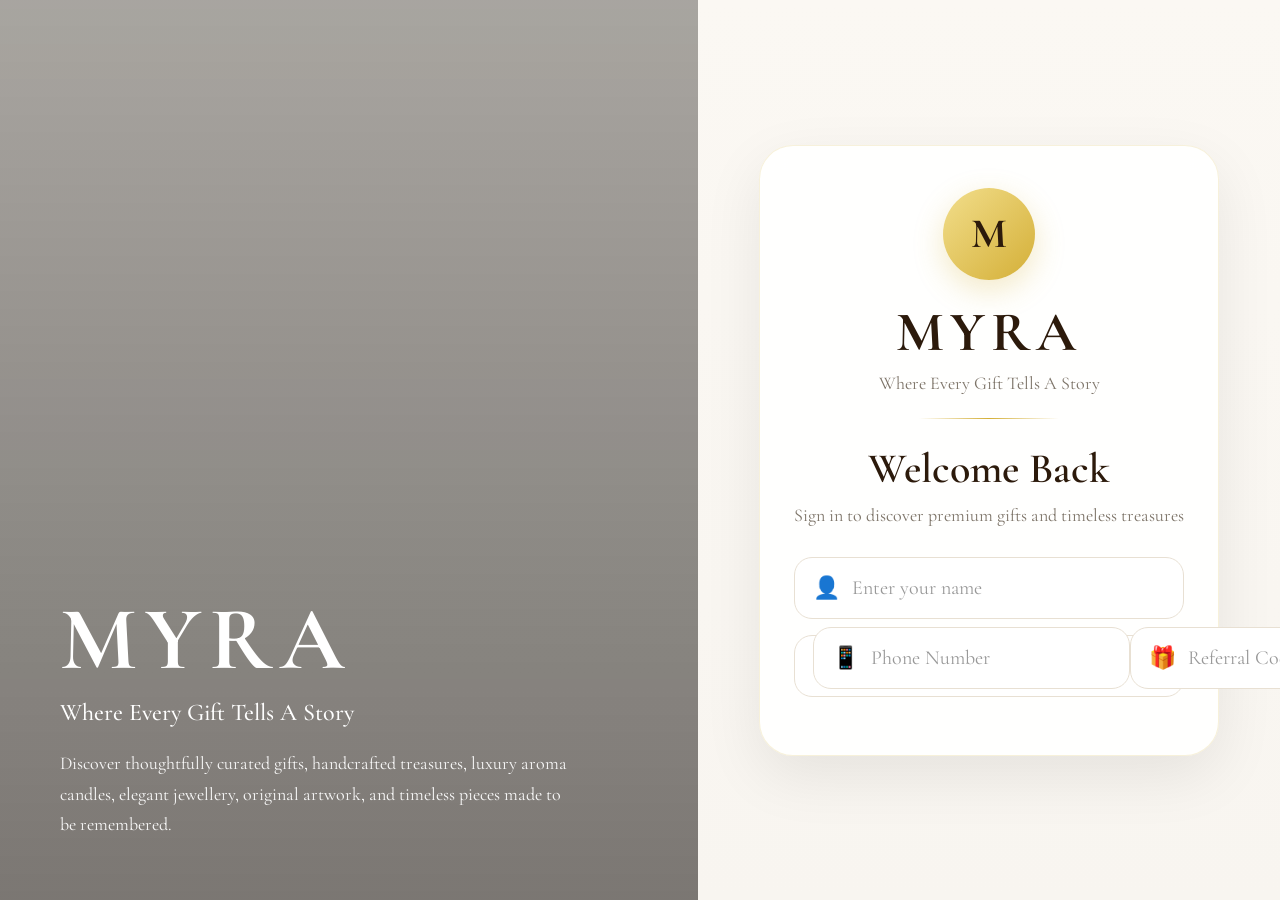
==== commit 8ae038a2: "Update index.html" ====
--- a/index.html
+++ b/index.html
@@ -1,1359 +1,1582 @@
 <!DOCTYPE html>
+
 <html lang="en">
 <head>
 
 <meta charset="UTF-8">
-<meta name="viewport" content="width=device-width, initial-scale=1.0">
-
-<title>MYRA | Make Home Everywhere</title>
+<meta name="viewport" content="width=device-width, initial-scale=1.0, viewport-fit=cover">
+
+<title>MYRA | Where Every Gift Tells A Story</title>
+
+<meta name="theme-color" content="#2C1A0B">
+<meta name="apple-mobile-web-app-capable" content="yes">
+<meta name="mobile-web-app-capable" content="yes">
 
 <link rel="manifest" href="manifest.json">
-<meta name="theme-color" content="#2E2E2E">
-
-<link href="https://fonts.googleapis.com/css2?family=Cormorant+Garamond:wght@400;500;600;700&family=Poppins:wght@300;400;500;600;700&display=swap" rel="stylesheet">
+
+<link href="https://fonts.googleapis.com/css2?family=Cormorant+Garamond:wght@300;400;500;600;700&display=swap" rel="stylesheet">
 
 <script src="config.js"></script>
 
 <style>
 
 *{
-  margin:0;
-  padding:0;
-  box-sizing:border-box;
+margin:0;
+padding:0;
+box-sizing:border-box;
+-webkit-tap-highlight-color:transparent;
 }
 
 :root{
 
-  --cream:#FFF8F0;
-  --warm:#FFFCF8;
-  --gold:#C9A227;
-  --sage:#7A8B6F;
-
-  --dark:#2E2E2E;
-  --text:#1F1F1F;
-  --muted:#777;
-
-  --border:#E8E0D4;
+--bg:#F8F5F0;
+--card:#FFFFFF;
+--text:#2C1A0B;
+--gold:#D4AF37;
+--gold-dark:#B68B1E;
+--border:#E8E0D3;
+--muted:#7D7468;
+--shadow:0 20px 60px rgba(0,0,0,.08);
+
 }
 
 html{
-  scroll-behavior:smooth;
+scroll-behavior:smooth;
 }
 
 body{
-
-  font-family:'Poppins',sans-serif;
-
-  background:var(--cream);
-
-  min-height:100vh;
-
-  overflow-x:hidden;
-
-  color:var(--text);
-
-  animation:fadeIn .45s ease;
-}
-
-/* PAGE ANIMATION */
-
-@keyframes fadeIn{
-
-  from{
-    opacity:0;
-    transform:translateY(8px);
-  }
-
-  to{
-    opacity:1;
-    transform:translateY(0);
-  }
-
-}
+font-family:'Cormorant Garamond',serif;
+background:var(--bg);
+color:var(--text);
+min-height:100vh;
+overflow-x:hidden;
+}
+
+/* ==========================
+   AUTO HIDE LOGIN
+========================== */
+
+body.loading{
+visibility:hidden;
+}
+
+/* ==========================
+   PAGE
+========================== */
 
 .login-page{
-
-  min-height:100vh;
-
-  display:grid;
-
-  grid-template-columns:1.45fr .8fr;
-}
-
-/* LEFT HERO */
+min-height:100vh;
+display:grid;
+grid-template-columns:1.2fr 1fr;
+}
+
+/* ==========================
+   HERO
+========================== */
 
 .hero-side{
 
-  position:relative;
-
-  background:
-
-  linear-gradient(
-  rgba(0,0,0,.22),
-  rgba(0,0,0,.55)
-  ),
-
-  url("https://images.unsplash.com/photo-1603006905003-be475563bc59?q=80&w=1800&auto=format&fit=crop")
-  center/cover no-repeat;
-
-  min-height:100vh;
-}
-
-.hero-brand{
-
-  position:absolute;
-
-  left:52px;
-
-  bottom:52px;
-
-  color:#fff;
-}
-
-.hero-brand h1{
-
-  font-family:'Cormorant Garamond',serif;
-
-  font-size:82px;
-
-  letter-spacing:5px;
-
-  line-height:1;
-}
-
-.hero-brand p{
-
-  margin-top:14px;
-
-  font-size:20px;
-
-  font-weight:400;
-}
-
-/* RIGHT SIDE */
+position:relative;
+min-height:100vh;
+
+background:
+linear-gradient(
+rgba(20,16,12,.35),
+rgba(20,16,12,.55)
+),
+url("https://images.unsplash.com/photo-1512909006721-3d6018887383?q=80&w=1600&auto=format&fit=crop")
+center center/cover no-repeat;
+
+}
+
+.hero-overlay{
+
+position:absolute;
+inset:0;
+
+display:flex;
+align-items:flex-end;
+
+padding:60px;
+
+}
+
+.hero-content{
+
+max-width:520px;
+color:#fff;
+
+}
+
+.hero-logo{
+
+font-size:90px;
+font-weight:700;
+letter-spacing:8px;
+line-height:1;
+
+}
+
+.hero-tag{
+
+margin-top:12px;
+font-size:24px;
+font-weight:500;
+line-height:1.3;
+
+}
+
+.hero-desc{
+
+margin-top:20px;
+font-size:18px;
+line-height:1.7;
+opacity:.95;
+
+}
+
+/* ==========================
+   RIGHT SIDE
+========================== */
 
 .login-side{
 
-  min-height:100vh;
-
-  background:var(--warm);
-
-  display:flex;
-
-  align-items:center;
-
-  justify-content:center;
-
-  padding:42px;
+display:flex;
+align-items:center;
+justify-content:center;
+
+padding:50px;
+
+background:
+linear-gradient(
+180deg,
+#FBF8F3,
+#F8F5F0
+);
+
 }
 
 .login-card{
 
-  width:100%;
-
-  max-width:430px;
-
-  text-align:center;
-}
-
-/* LOGO */
-
-.logo-mark{
-
-  width:118px;
-
-  height:118px;
-
-  margin:0 auto 18px;
-
-  border-radius:50%;
-
-  background:
-  linear-gradient(
-  135deg,
-  #C9A227,
-  #F7E8A7
-  );
-
-  display:flex;
-
-  align-items:center;
-
-  justify-content:center;
-
-  border:8px solid #fff;
-
-  box-shadow:
-  0 18px 36px rgba(201,162,39,.25),
-  0 0 50px rgba(201,162,39,.15);
-}
-
-.logo-mark span{
-
-  font-family:'Cormorant Garamond',serif;
-
-  font-size:58px;
-
-  color:#2E2E2E;
+width:100%;
+max-width:460px;
+
+background:rgba(255,255,255,.92);
+
+backdrop-filter:blur(12px);
+
+border:1px solid rgba(212,175,55,.18);
+
+border-radius:34px;
+
+padding:42px 34px;
+
+box-shadow:var(--shadow);
+
+}
+
+/* ==========================
+   BRAND
+========================== */
+
+.brand-top{
+text-align:center;
+}
+
+.brand-circle{
+
+width:92px;
+height:92px;
+
+margin:auto;
+
+border-radius:50%;
+
+background:
+linear-gradient(
+135deg,
+#F2DE8B,
+#D4AF37
+);
+
+display:flex;
+align-items:center;
+justify-content:center;
+
+box-shadow:
+0 10px 30px rgba(212,175,55,.28);
+
+}
+
+.brand-circle span{
+
+font-size:42px;
+font-weight:700;
+color:#2C1A0B;
+
 }
 
 .brand-name{
 
-  font-family:'Cormorant Garamond',serif;
-
-  font-size:58px;
-
-  letter-spacing:5px;
-
-  color:var(--dark);
-
-  line-height:1;
-}
-
-.tagline{
-
-  margin-top:10px;
-
-  color:var(--sage);
-
-  font-size:15px;
-
-  letter-spacing:.5px;
-}
-
-.gold-line{
-
-  width:160px;
-
-  height:1px;
-
-  background:
-  linear-gradient(
-  90deg,
-  transparent,
-  var(--gold),
-  transparent
-  );
-
-  margin:22px auto 32px;
-}
-
-/* WELCOME */
+margin-top:18px;
+
+font-size:56px;
+font-weight:700;
+letter-spacing:6px;
+
+}
+
+.brand-tagline{
+
+margin-top:6px;
+
+font-size:18px;
+color:var(--muted);
+
+}
+
+.gold-divider{
+
+width:140px;
+height:1px;
+
+margin:24px auto;
+
+background:
+linear-gradient(
+90deg,
+transparent,
+var(--gold),
+transparent
+);
+
+}
+
+/* ==========================
+   WELCOME
+========================== */
+
+.welcome{
+
+text-align:center;
+margin-bottom:28px;
+
+}
 
 .welcome h2{
 
-  font-family:'Cormorant Garamond',serif;
-
-  font-size:34px;
-
-  color:var(--dark);
-
-  margin-bottom:8px;
+font-size:42px;
+font-weight:600;
+
 }
 
 .welcome p{
 
-  color:var(--muted);
-
-  font-size:15px;
-
-  margin-bottom:30px;
-}
-
-/* INPUTS */
+margin-top:8px;
+font-size:18px;
+color:var(--muted);
+line-height:1.5;
+
+}
+
+/* ==========================
+   FORM
+========================== */
 
 .input-box{
 
-  width:100%;
-
-  height:60px;
-
-  border:1px solid var(--border);
-
-  border-radius:18px;
-
-  background:#fff;
-
-  display:flex;
-
-  align-items:center;
-
-  padding:0 18px;
-
-  margin-bottom:17px;
-
-  transition:.25s;
+height:62px;
+
+display:flex;
+align-items:center;
+
+border:1px solid var(--border);
+
+background:#fff;
+
+border-radius:18px;
+
+padding:0 18px;
+
+margin-bottom:16px;
+
+transition:.25s;
+
 }
 
 .input-box:focus-within{
 
-  border-color:var(--gold);
-
-  box-shadow:
-  0 0 0 5px rgba(201,162,39,.10);
-}
-
-.input-box .icon{
-
-  font-size:22px;
-
-  margin-right:14px;
-
-  color:var(--gold);
-
-  line-height:1;
+border-color:var(--gold);
+
+box-shadow:
+0 0 0 5px rgba(212,175,55,.10);
+
+}
+
+.input-icon{
+
+font-size:22px;
+margin-right:12px;
+
 }
 
 .input-box input{
 
-  width:100%;
-
-  border:0;
-
-  outline:0;
-
-  background:transparent;
-
-  font-size:15.5px;
-
-  color:var(--text);
-
-  font-family:'Poppins',sans-serif;
-}
-
-/* BUTTONS */
+flex:1;
+
+border:none;
+outline:none;
+
+background:transparent;
+
+font-family:'Cormorant Garamond',serif;
+font-size:20px;
+color:var(--text);
+
+}
+
+.input-box input::placeholder{
+color:#999;
+}
 
 .signin-btn{
 
-  width:100%;
-
-  height:60px;
-
-  border:0;
-
-  border-radius:18px;
-
-  background:
-  linear-gradient(
-  135deg,
-  #2E2E2E,
-  #4A4A4A
-  );
-
-  color:#fff;
-
-  font-size:16px;
-
-  font-weight:700;
-
-  letter-spacing:2px;
-
-  margin-top:8px;
-
-  cursor:pointer;
-
-  box-shadow:
-  0 18px 32px rgba(0,0,0,.18);
+width:100%;
+height:62px;
+
+border:none;
+
+border-radius:18px;
+
+background:
+linear-gradient(
+135deg,
+#2C1A0B,
+#4A3218
+);
+
+color:#fff;
+
+font-family:'Cormorant Garamond',serif;
+font-size:22px;
+font-weight:700;
+letter-spacing:1px;
+
+cursor:pointer;
+
+transition:.25s;
+
+}
+
+.signin-btn:hover{
+
+transform:translateY(-2px);
+
 }
 
 .signin-btn:active{
 
-  transform:scale(.98);
-}
-
-.signup-btn{
-
-  width:100%;
-
-  height:58px;
-
-  border:0;
-
-  border-radius:18px;
-
-  background:#F7F0E6;
-
-  color:var(--dark);
-
-  font-size:15.5px;
-
-  font-weight:600;
-
-  cursor:pointer;
-}
+transform:scale(.98);
+
+}
+/* ==========================
+DIVIDER
+========================== */
+
 .divider{
 
-  display:flex;
-
-  align-items:center;
-
-  gap:14px;
-
-  margin:26px 0;
-
-  color:#999;
-
-  font-size:14px;
+display:flex;
+align-items:center;
+gap:14px;
+
+margin:22px 0;
+
+color:#9B948B;
+font-size:18px;
+
 }
 
 .divider::before,
 .divider::after{
 
-  content:"";
-
-  flex:1;
-
-  height:1px;
-
-  background:var(--border);
-}
+content:"";
+flex:1;
+height:1px;
+background:var(--border);
+
+}
+
+/* ==========================
+SIGNUP BUTTON
+========================== */
+
+.signup-btn{
+
+width:100%;
+height:60px;
+
+border:1px solid var(--border);
+
+background:#FFFDF9;
+
+border-radius:18px;
+
+font-family:'Cormorant Garamond',serif;
+font-size:21px;
+font-weight:600;
+
+color:var(--text);
+
+cursor:pointer;
+
+transition:.25s;
+
+}
+
+.signup-btn:hover{
+
+border-color:var(--gold);
+
+}
+
+/* ==========================
+FORGOT ROW
+========================== */
 
 .forgot-row{
 
-  display:flex;
-
-  align-items:center;
-
-  justify-content:center;
-
-  gap:18px;
-
-  margin-top:26px;
+display:flex;
+justify-content:center;
+gap:22px;
+
+margin-top:24px;
+
 }
 
 .forgot-row button{
 
-  border:0;
-
-  background:transparent;
-
-  color:#9B7B22;
-
-  font-size:14px;
-
-  font-weight:500;
-
-  cursor:pointer;
-}
+background:none;
+border:none;
+
+cursor:pointer;
+
+font-family:'Cormorant Garamond',serif;
+font-size:18px;
+font-weight:600;
+
+color:var(--gold-dark);
+
+}
+
+/* ==========================
+FOOT TEXT
+========================== */
 
 .secure-text{
 
-  margin-top:32px;
-
-  color:#9B8C7A;
-
-  font-size:13px;
-
-  line-height:1.7;
-}
-
-/* TOAST */
+margin-top:28px;
+
+text-align:center;
+
+font-size:17px;
+line-height:1.8;
+
+color:var(--muted);
+
+}
+
+/* ==========================
+TOAST
+========================== */
 
 .toast{
 
-  position:fixed;
-
-  left:50%;
-
-  bottom:28px;
-
-  transform:translateX(-50%) translateY(20px);
-
-  background:#2E2E2E;
-
-  color:#fff;
-
-  padding:13px 20px;
-
-  border-radius:999px;
-
-  font-size:14px;
-
-  opacity:0;
-
-  pointer-events:none;
-
-  transition:.3s;
-
-  z-index:99999;
-
-  max-width:90%;
-
-  text-align:center;
+position:fixed;
+
+left:50%;
+top:50%;
+
+transform:
+translate(-50%,-50%)
+scale(.92);
+
+background:#2C1A0B;
+
+color:#fff;
+
+padding:16px 28px;
+
+border-radius:999px;
+
+border:1px solid rgba(212,175,55,.35);
+
+font-size:19px;
+
+opacity:0;
+pointer-events:none;
+
+transition:.3s;
+
+z-index:99999;
+
+text-align:center;
+
 }
 
 .toast.show{
 
-  opacity:1;
-
-  transform:translateX(-50%) translateY(0);
-}
-
-/* MODAL */
+opacity:1;
+
+transform:
+translate(-50%,-50%)
+scale(1);
+
+}
+
+/* ==========================
+MODALS
+========================== */
 
 .app-modal{
 
-  position:fixed;
-
-  inset:0;
-
-  background:rgba(17,24,39,.58);
-
-  display:none;
-
-  align-items:flex-end;
-
-  justify-content:center;
-
-  z-index:9999;
+position:fixed;
+inset:0;
+
+background:
+rgba(0,0,0,.45);
+
+display:none;
+
+align-items:center;
+justify-content:center;
+
+padding:20px;
+
+z-index:9999;
+
 }
 
 .app-modal.show{
-
-  display:flex;
+display:flex;
 }
 
 .modal-box{
 
-  width:100%;
-
-  max-width:580px;
-
-  background:#FFF8F0;
-
-  border-radius:34px 34px 0 0;
-
-  padding:40px 28px 34px;
-
-  text-align:center;
-
-  box-shadow:
-  0 -20px 60px rgba(0,0,0,.20);
-}
-
-.modal-box h2{
-
-  font-family:'Cormorant Garamond',serif;
-
-  font-size:36px;
-
-  color:#2E2E2E;
-
-  margin-bottom:10px;
-}
-
-.modal-box p{
-
-  color:#6B7280;
-
-  font-weight:600;
-
-  margin-bottom:22px;
+width:100%;
+max-width:560px;
+
+background:#FFFDF9;
+
+border-radius:30px;
+
+padding:34px;
+
+box-shadow:
+0 30px 80px rgba(0,0,0,.15);
+
+text-align:center;
+
+}
+
+.modal-title{
+
+font-size:42px;
+font-weight:700;
+
+}
+
+.modal-subtitle{
+
+margin-top:10px;
+
+font-size:20px;
+line-height:1.6;
+
+color:var(--muted);
+
 }
 
 .modal-actions{
 
-  display:grid;
-
-  grid-template-columns:1fr 1fr;
-
-  gap:14px;
-
-  margin-top:18px;
-}
-
-.modal-actions button{
-
-  height:56px;
-
-  border-radius:18px;
-
-  border:0;
-
-  font-weight:800;
-
-  font-size:16px;
-
-  cursor:pointer;
-}
-
-.modal-actions button:first-child{
-
-  background:#fff;
-
-  color:#9B7B22;
-
-  border:1px solid #E8E0D4;
-}
-
-.modal-actions button:last-child{
-
-  background:
-  linear-gradient(
-  135deg,
-  #C9A227,
-  #E7D08A
-  );
-
-  color:#2E2E2E;
-}
-
-/* TABLET */
-
-@media(max-width:1024px){
-
-  .login-page{
-    grid-template-columns:1fr 1fr;
-  }
-
-  .hero-brand h1{
-    font-size:62px;
-  }
-
-  .login-side{
-    padding:32px;
-  }
-
-}
-
-/* MOBILE */
+display:grid;
+grid-template-columns:1fr 1fr;
+
+gap:14px;
+
+margin-top:24px;
+
+}
+
+.modal-btn{
+
+height:58px;
+
+border:none;
+
+border-radius:16px;
+
+cursor:pointer;
+
+font-family:'Cormorant Garamond',serif;
+font-size:20px;
+font-weight:700;
+
+}
+
+.modal-back{
+
+background:#F3EFE8;
+color:#4A3218;
+
+}
+
+.modal-confirm{
+
+background:
+linear-gradient(
+135deg,
+#D4AF37,
+#F0D875
+);
+
+color:#2C1A0B;
+
+}
+
+/* ==========================
+WELCOME MODAL
+========================== */
+
+#welcomeModal .modal-box{
+
+max-width:650px;
+
+padding:42px;
+
+}
+
+.welcome-brand{
+
+font-size:64px;
+font-weight:700;
+letter-spacing:6px;
+
+}
+
+.welcome-story{
+
+margin-top:8px;
+
+font-size:24px;
+color:var(--gold-dark);
+
+}
+
+.welcome-message{
+
+margin-top:22px;
+
+font-size:22px;
+line-height:1.8;
+
+color:var(--muted);
+
+}
+
+.begin-btn{
+
+margin-top:24px;
+
+width:100%;
+height:64px;
+
+border:none;
+
+border-radius:18px;
+
+background:
+linear-gradient(
+135deg,
+#2C1A0B,
+#4A3218
+);
+
+color:#fff;
+
+font-family:'Cormorant Garamond',serif;
+font-size:24px;
+font-weight:700;
+
+cursor:pointer;
+
+}
+
+/* ==========================
+MOBILE
+========================== */
 
 @media(max-width:768px){
 
-  .login-page{
-
-    display:block;
-
-    min-height:100vh;
-
-    background:var(--cream);
-  }
-
-  .hero-side{
-
-    min-height:310px;
-
-    border-radius:0;
-
-    background-position:center 38%;
-  }
-
-  .hero-brand{
-    display:none;
-  }
-
-  .login-side{
-
-    min-height:auto;
-
-    padding:0 18px 30px;
-
-    background:var(--cream);
-
-    margin-top:-50px;
-
-    position:relative;
-
-    z-index:2;
-  }
-
-  .login-card{
-
-    max-width:100%;
-
-    background:rgba(255,253,251,.985);
-
-    border-radius:42px 42px 28px 28px;
-
-    padding:20px 20px 24px;
-
-    box-shadow:
-    0 20px 50px rgba(0,0,0,.14);
-  }
-
-  .logo-mark{
-
-    width:74px;
-
-    height:74px;
-
-    margin-top:-60px;
-
-    margin-bottom:10px;
-
-    border-width:7px;
-  }
-
-  .logo-mark span{
-    font-size:42px;
-  }
-
-  .brand-name{
-    font-size:37px;
-    margin-top:2px;
-  }
-
-  .tagline{
-    font-size:14px;
-    margin-top:6px;
-  }
-
-  .gold-line{
-    margin:14px auto 20px;
-  }
-
-  .welcome h2{
-    font-size:27px;
-    margin-bottom:4px;
-  }
-
-  .welcome p{
-    font-size:15px;
-    margin-bottom:14px;
-  }
-
-  .input-box{
-    height:54px;
-    margin-bottom:12px;
-  }
-
-  .signin-btn{
-    height:56px;
-    margin-top:4px;
-  }
-
-  .divider{
-    margin:16px 0;
-  }
-
-  .signup-btn{
-    height:54px;
-  }
-
-  .secure-text{
-    margin-top:20px;
-  }
+.login-page{
+display:block;
+}
+
+.hero-side{
+
+min-height:300px;
+
+}
+
+.hero-overlay{
+
+padding:26px;
+
+}
+
+.hero-logo{
+
+font-size:56px;
+
+}
+
+.hero-tag{
+
+font-size:20px;
+
+}
+
+.hero-desc{
+
+display:none;
+
+}
+
+.login-side{
+
+padding:0 18px 24px;
+
+margin-top:-50px;
+
+position:relative;
+z-index:2;
+
+}
+
+.login-card{
+
+border-radius:34px;
+
+padding:26px 20px;
+
+}
+
+.brand-name{
+
+font-size:42px;
+
+}
+
+.welcome h2{
+
+font-size:32px;
+
+}
+
+.welcome p{
+
+font-size:17px;
+
+}
+
+.modal-box{
+
+padding:26px 20px;
+
+}
+
+.modal-title{
+
+font-size:34px;
+
+}
+
+.modal-subtitle{
+
+font-size:18px;
+
+}
+
+.welcome-brand{
+
+font-size:48px;
+
+}
+
+.welcome-story{
+
+font-size:20px;
+
+}
+
+.welcome-message{
+
+font-size:18px;
+
+}
+
 }
 
 </style>
 </head>
 
-<body>
+<body class="loading">
 
 <main class="login-page">
 
-  <section class="hero-side">
-
-    <div class="hero-brand">
-      <h1>MYRA</h1>
-      <p>Make Home Everywhere</p>
-    </div>
-
-  </section>
-
-  <section class="login-side">
-
-    <div class="login-card">
-
-      <div class="logo-mark">
-        <span>M</span>
-      </div>
-
-      <div class="brand-name">MYRA</div>
-
-      <div class="tagline">
-        Make Home Everywhere
-      </div>
-
-      <div class="gold-line"></div>
-
-      <div class="welcome">
-        <h2>Welcome to MYRA</h2>
-        <p>Discover Handcrafted Luxury Candles</p>
-      </div>
-
-      <div class="input-box">
-        <span class="icon">👤</span>
-        <input
-          type="text"
-          id="userName"
-          placeholder="Enter your name"
-          autocomplete="name">
-      </div>
-
-      <div class="input-box">
-        <span class="icon">📱</span>
-        <input
-          type="tel"
-          id="userPhone"
-          placeholder="Enter your phone number"
-          maxlength="10"
-          autocomplete="tel">
-      </div>
-
-      <button
-        class="signin-btn"
-        onclick="handleLogin()">
-        SIGN IN
-      </button>
-
-      <div class="divider">
-        <span>OR</span>
-      </div>
-
-      <button
-        class="signup-btn"
-        onclick="openSignupModal()">
-        New User ? Sign Up
-      </button>
-
-      <div class="forgot-row">
-        <button onclick="forgotName()">
-          Forgot name?
-        </button>
-
-        <button onclick="forgotPhone()">
-          Forgot phone number?
-        </button>
-      </div>
-
-      <div class="secure-text">
-        Handcrafted Luxury Candles
-        <br>
-        Made To Make Home Everywhere
-      </div>
-
-    </div>
-
-  </section>
+<section class="hero-side">
+
+<div class="hero-overlay">
+
+<div class="hero-content">
+
+<div class="hero-logo">
+MYRA
+</div>
+
+<div class="hero-tag">
+Where Every Gift Tells A Story
+</div>
+
+<div class="hero-desc">
+
+Discover thoughtfully curated gifts,
+handcrafted treasures, luxury aroma candles,
+elegant jewellery, original artwork,
+and timeless pieces made to be remembered.
+
+</div>
+
+</div>
+
+</div>
+
+</section>
+
+<section class="login-side">
+
+<div class="login-card">
+
+<div class="brand-top">
+
+<div class="brand-circle">
+<span>M</span>
+</div>
+
+<div class="brand-name">
+MYRA
+</div>
+
+<div class="brand-tagline">
+Where Every Gift Tells A Story
+</div>
+
+<div class="gold-divider"></div>
+
+</div>
+
+<div class="welcome">
+
+<h2>Welcome Back</h2>
+
+<p>
+Sign in to discover premium gifts and timeless treasures
+</p>
+
+</div>
+
+<div class="input-box">
+
+<div class="input-icon">👤</div>
+
+<input
+type="text"
+id="userName"
+placeholder="Enter your name">
+
+</div>
+
+<div class="input-box">
+
+<div class="input-box">
+
+<div class="input-icon">📱</div>
+
+<input
+type="tel"
+id="signupPhone"
+maxlength="10"
+placeholder="Phone Number">
+
+</div>
+
+<div class="input-box">
+
+<div class="input-icon">🎁</div>
+
+<input
+type="text"
+id="signupReferral"
+placeholder="Referral Code (Optional)"
+maxlength="20">
+
+</div>
+
+<button
+class="signin-btn"
+onclick="handleLogin()">
+
+SIGN IN
+
+</button>
+<div class="divider">
+OR
+</div>
+
+<button
+class="signup-btn"
+onclick="openSignupModal()">
+
+New User ? Sign Up
+
+</button>
+
+<div class="forgot-row">
+
+<button onclick="forgotName()">
+Forgot Name?
+</button>
+
+<button onclick="forgotPhone()">
+Forgot Phone?
+</button>
+
+</div>
+
+<div class="secure-text">
+
+Premium Gifts • Jewellery • Art • Aroma Candles
+
+<br>
+
+Handpicked With Love
+
+</div>
+
+</div>
+
+</section>
 
 </main>
+
+<!-- SIGNUP MODAL -->
+
+<div
+class="app-modal"
+id="signupModal">
+
+<div class="modal-box">
+
+<div class="modal-title">
+Create Account
+</div>
+
+<div class="modal-subtitle">
+
+Join MYRA and start discovering
+beautiful gifts curated just for you.
+
+</div>
+
+<div class="input-box" style="margin-top:22px;">
+
+<div class="input-icon">👤</div>
+
+<input
+type="text"
+id="signupName"
+placeholder="Your Name">
+
+</div>
+
+<div class="input-box">
+
+<div class="input-icon">📱</div>
+
+<input
+type="tel"
+id="signupPhone"
+maxlength="10"
+placeholder="Phone Number">
+
+</div>
+
+<div class="modal-actions">
+
+<button
+class="modal-btn modal-back"
+onclick="closeSignupModal()">
+
+Back
+
+</button>
+
+<button
+class="modal-btn modal-confirm"
+onclick="signupUser()">
+
+Sign Up
+
+</button>
+
+</div>
+
+</div>
+
+</div>
+
 <!-- FORGOT MODAL -->
 
-<div class="app-modal" id="forgotModal">
-
-  <div class="modal-box">
-
-    <h2 id="forgotTitle">
-      Forgot Name
-    </h2>
-
-    <p id="forgotText">
-      Enter your phone number to find your name.
-    </p>
-
-    <div class="input-box">
-      <span class="icon" id="forgotIcon">📱</span>
-
-      <input
-        type="text"
-        id="forgotInput"
-        placeholder="Write your phone number">
-    </div>
-
-    <div class="modal-actions">
-
-      <button onclick="closeForgotModal()">
-        Back
-      </button>
-
-      <button
-        onclick="findForgotData()"
-        id="forgotFindBtn">
-        Find Name
-      </button>
-
-    </div>
-
-  </div>
-
-</div>
-
-<!-- SIGNUP MODAL -->
-
-<div class="app-modal" id="signupModal">
-
-  <div class="modal-box">
-
-    <h2>
-      New User
-    </h2>
-
-    <p>
-      Create your MYRA account
-    </p>
-
-    <div class="input-box">
-      <span class="icon">👤</span>
-
-      <input
-        type="text"
-        id="signupName"
-        placeholder="Write your name">
-    </div>
-
-    <div class="input-box">
-      <span class="icon">📱</span>
-
-      <input
-        type="tel"
-        id="signupPhone"
-        placeholder="Write your phone number"
-        maxlength="10">
-    </div>
-
-    <div class="modal-actions">
-
-      <button onclick="closeSignupModal()">
-        Back
-      </button>
-
-      <button onclick="signupUser()">
-        Sign Up
-      </button>
-
-    </div>
-
-  </div>
-
-</div>
-
-<div class="toast" id="toast"></div>
+<div
+class="app-modal"
+id="forgotModal">
+
+<div class="modal-box">
+
+<div
+class="modal-title"
+id="forgotTitle">
+
+Forgot Name
+
+</div>
+
+<div
+class="modal-subtitle"
+id="forgotText">
+
+Enter your phone number
+
+</div>
+
+<div class="input-box" style="margin-top:22px;">
+
+<div
+class="input-icon"
+id="forgotIcon">
+
+📱
+
+</div>
+
+<input
+type="text"
+id="forgotInput"
+placeholder="Enter details">
+
+</div>
+
+<div class="modal-actions">
+
+<button
+class="modal-btn modal-back"
+onclick="closeForgotModal()">
+
+Back
+
+</button>
+
+<button
+class="modal-btn modal-confirm"
+onclick="findForgotData()"
+id="forgotFindBtn">
+
+Find
+
+</button>
+
+</div>
+
+</div>
+
+</div>
+
+<!-- WELCOME MODAL -->
+
+<div
+class="app-modal"
+id="welcomeModal">
+
+<div class="modal-box">
+
+<div class="welcome-brand">
+MYRA
+</div>
+
+<div class="welcome-story">
+Where Every Gift Tells A Story
+</div>
+
+<div
+class="welcome-message"
+id="welcomeMessage">
+
+Welcome to MYRA
+
+</div>
+
+<button
+class="begin-btn"
+onclick="goToHome()">
+
+Begin Your Journey
+
+</button>
+
+</div>
+
+</div>
+
+<!-- TOAST -->
+
+<div
+class="toast"
+id="toast">
+</div>
 
 <script>
 
-window.addEventListener("load",()=>{
-
-  if(
-    localStorage.getItem("myra_logged_in")==="true"
-  ){
-    window.location.href="home.html";
-  }
-
-});
-
-let forgotMode = "";
-
-/* TOAST */
-
+const STORAGE = {
+
+LOGGED_IN:"myra_logged_in",
+USER_NAME:"myra_user_name",
+USER_PHONE:"myra_user_phone",
+USER_ID:"myra_user_id"
+
+};
+
+if(localStorage.getItem(STORAGE.LOGGED_IN)==="true"){
+
+window.location.replace("home.html");
+
+}else{
+
+document.body.classList.remove("loading");
+
+}
+
+let forgotMode="";
+const savedReferral =
+localStorage.getItem(
+CONFIG.STORAGE_KEYS.REFERRAL_VISIT
+);
+
+window.addEventListener(
+"load",
+()=>{
+
+const referralInput =
+document.getElementById(
+"signupReferral"
+);
+
+if(
+savedReferral &&
+referralInput
+){
+
+referralInput.value =
+savedReferral;
+
+}
+
+}
+);
 function showToast(message){
 
-  const toast =
-  document.getElementById("toast");
-
-  toast.innerText = message;
-
-  toast.classList.add("show");
-
-  setTimeout(()=>{
-
-    toast.classList.remove("show");
-
-  },2000);
-
-}
-
-/* PHONE VALIDATION */
+const toast=document.getElementById("toast");
+
+toast.innerText=message;
+
+toast.classList.add("show");
+
+setTimeout(()=>{
+
+toast.classList.remove("show");
+
+},2000);
+
+}
 
 function validatePhone(phone){
 
-  return /^[6-9][0-9]{9}$/.test(phone);
-
-}
-
-/* STORAGE */
-
-function getStorageKeys(){
-
-  return CONFIG &&
-         CONFIG.STORAGE_KEYS
-
-  ? CONFIG.STORAGE_KEYS
-
-  : {
-
-      USER_NAME:"myra_user_name",
-
-      USER_PHONE:"myra_user_phone",
-
-      USER_ID:"myra_user_id",
-
-      LOGGED_IN:"myra_logged_in"
-
-    };
-
-}
-
-/* SAVE USER */
-
-function saveLogin(name,phone){
-
-  const storage = getStorageKeys();
-
-  localStorage.setItem(
-    storage.USER_NAME,
-    name
-  );
-
-  localStorage.setItem(
-    storage.USER_PHONE,
-    phone
-  );
-
-  localStorage.setItem(
-    storage.USER_ID,
-    "MYRA-" + phone
-  );
-
-  localStorage.setItem(
-    storage.LOGGED_IN,
-    "true"
-  );
-
-}
-
-/* LOGIN */
+return /^[6-9][0-9]{9}$/.test(phone);
+
+}
+
+function saveUser(name,phone){
+
+localStorage.setItem(
+STORAGE.USER_NAME,
+name
+);
+
+localStorage.setItem(
+STORAGE.USER_PHONE,
+phone
+);
+
+localStorage.setItem(
+STORAGE.USER_ID,
+"MYRA-"+phone
+);
+
+localStorage.setItem(
+STORAGE.LOGGED_IN,
+"true"
+);
+
+}
 
 function handleLogin(){
 
-  const name =
-  document
-  .getElementById("userName")
-  .value
-  .trim();
-
-  const phone =
-  document
-  .getElementById("userPhone")
-  .value
-  .trim();
-
-  if(!name){
-
-    showToast(
-      "Please enter your name"
-    );
-
-    return;
-  }
-
-  if(!phone){
-
-    showToast(
-      "Please enter your phone number"
-    );
-
-    return;
-  }
-
-  if(!validatePhone(phone)){
-
-    showToast(
-      "Please enter a valid phone number"
-    );
-
-    return;
-  }
-
-  saveLogin(name,phone);
-
-  showToast(
-    "Welcome to MYRA"
-  );
-
-  setTimeout(()=>{
-
-    window.location.href =
-    "home.html";
-
-  },700);
-
-}
-
-/* SIGNUP */
-
+const name=
+document
+.getElementById("userName")
+.value
+.trim();
+
+const phone=
+document
+.getElementById("userPhone")
+.value
+.trim();
+
+if(name.length<2){
+
+showToast(
+"Please enter your name"
+);
+
+return;
+
+}
+
+if(!validatePhone(phone)){
+
+showToast(
+"Please enter a valid phone number"
+);
+
+return;
+
+}
+
+saveUser(name,phone);
+
+if(referralCode){
+
+localStorage.setItem(
+"myra_referral_code",
+referralCode
+);
+
+}
+
+showToast(
+"✨ Welcome Back To MYRA"
+);
+
+setTimeout(()=>{
+
+window.location.href=
+"home.html";
+
+},2200);
+
+}
 function openSignupModal(){
 
-  document
-  .getElementById("signupName")
-  .value =
-  document
-  .getElementById("userName")
-  .value
-  .trim();
-
-  document
-  .getElementById("signupPhone")
-  .value =
-  document
-  .getElementById("userPhone")
-  .value
-  .trim();
-
-  document
-  .getElementById("signupModal")
-  .classList
-  .add("show");
+document.getElementById(
+"signupName"
+).value=document.getElementById(
+"userName"
+).value.trim();
+
+document.getElementById(
+"signupPhone"
+).value=document.getElementById(
+"userPhone"
+).value.trim();
+
+document.getElementById(
+"signupModal"
+).classList.add("show");
 
 }
 
 function closeSignupModal(){
 
-  document
-  .getElementById("signupModal")
-  .classList
-  .remove("show");
+document.getElementById(
+"signupModal"
+).classList.remove("show");
 
 }
 
 function signupUser(){
 
-  const name =
-  document
-  .getElementById("signupName")
-  .value
-  .trim();
-
-  const phone =
-  document
-  .getElementById("signupPhone")
-  .value
-  .trim();
-
-  if(!name){
-
-    showToast(
-      "Please enter your name"
-    );
-
-    return;
-  }
-
-  if(!phone){
-
-    showToast(
-      "Please enter your phone number"
-    );
-
-    return;
-  }
-
-  if(!validatePhone(phone)){
-
-    showToast(
-      "Please enter a valid phone number"
-    );
-
-    return;
-  }
-
-  saveLogin(name,phone);
-
-  document
-  .getElementById("userName")
-  .value = name;
-
-  document
-  .getElementById("userPhone")
-  .value = phone;
-
-  closeSignupModal();
-
-  showToast(
-    "Signup successful. Welcome to MYRA"
-  );
-
-  setTimeout(()=>{
-
-    window.location.href =
-    "home.html";
-
-  },700);
-
-}
-
-/* FORGOT NAME */
+const name=
+document
+.getElementById("signupName")
+.value
+.trim();
+
+const phone=
+document
+.getElementById("signupPhone")
+.value
+.trim();
+const referralCode =
+document
+.getElementById(
+"signupReferral"
+)
+.value
+.trim();
+if(name.length<2){
+
+showToast(
+"Please enter your name"
+);
+
+return;
+
+}
+
+if(!validatePhone(phone)){
+
+showToast(
+"Please enter a valid phone number"
+);
+
+return;
+
+}
+
+saveUser(name,phone);
+
+closeSignupModal();
+
+showToast(
+"✨ Welcome To MYRA"
+);
+
+document.getElementById(
+"welcomeMessage"
+).innerHTML=`
+
+Welcome, <strong>${name}</strong>
+
+<br><br>
+
+Your MYRA account is ready.
+
+<br><br>
+
+Discover thoughtfully curated gifts,
+handcrafted treasures, luxury aroma candles,
+elegant jewellery, original artwork,
+and timeless pieces made to be remembered.
+
+`;
+
+setTimeout(()=>{
+
+document.getElementById(
+"welcomeModal"
+).classList.add("show");
+
+},2200);
+
+setTimeout(()=>{
+
+goToHome();
+
+},5200);
+
+}
+
+function goToHome(){
+
+window.location.href=
+"home.html";
+
+}
 
 function forgotName(){
 
-  forgotMode = "name";
-
-  document
-  .getElementById("forgotTitle")
-  .innerText =
-  "Forgot Name";
-
-  document
-  .getElementById("forgotText")
-  .innerText =
-  "Enter your phone number to find your name.";
-
-  document
-  .getElementById("forgotIcon")
-  .innerText = "📱";
-
-  document
-  .getElementById("forgotInput")
-  .value = "";
-
-  document
-  .getElementById("forgotInput")
-  .placeholder =
-  "Write your phone number";
-
-  document
-  .getElementById("forgotFindBtn")
-  .innerText =
-  "Find Name";
-
-  document
-  .getElementById("forgotModal")
-  .classList
-  .add("show");
+forgotMode="name";
+
+document.getElementById(
+"forgotTitle"
+).innerText="Forgot Name";
+
+document.getElementById(
+"forgotText"
+).innerText=
+"Enter your phone number";
+
+document.getElementById(
+"forgotIcon"
+).innerText="📱";
+
+document.getElementById(
+"forgotInput"
+).placeholder=
+"Phone Number";
+
+document.getElementById(
+"forgotInput"
+).value="";
+
+document.getElementById(
+"forgotFindBtn"
+).innerText=
+"Find Name";
+
+document.getElementById(
+"forgotModal"
+).classList.add("show");
 
 }
 
 function forgotPhone(){
 
-  forgotMode = "phone";
-
-  document
-  .getElementById("forgotTitle")
-  .innerText =
-  "Forgot Phone";
-
-  document
-  .getElementById("forgotText")
-  .innerText =
-  "Enter your name to find your phone number.";
-
-  document
-  .getElementById("forgotIcon")
-  .innerText = "👤";
-
-  document
-  .getElementById("forgotInput")
-  .value = "";
-
-  document
-  .getElementById("forgotInput")
-  .placeholder =
-  "Write your name";
-
-  document
-  .getElementById("forgotFindBtn")
-  .innerText =
-  "Find Phone";
-
-  document
-  .getElementById("forgotModal")
-  .classList
-  .add("show");
+forgotMode="phone";
+
+document.getElementById(
+"forgotTitle"
+).innerText="Forgot Phone";
+
+document.getElementById(
+"forgotText"
+).innerText=
+"Enter your name";
+
+document.getElementById(
+"forgotIcon"
+).innerText="👤";
+
+document.getElementById(
+"forgotInput"
+).placeholder=
+"Your Name";
+
+document.getElementById(
+"forgotInput"
+).value="";
+
+document.getElementById(
+"forgotFindBtn"
+).innerText=
+"Find Phone";
+
+document.getElementById(
+"forgotModal"
+).classList.add("show");
 
 }
 
 function closeForgotModal(){
 
-  document
-  .getElementById("forgotModal")
-  .classList
-  .remove("show");
+document.getElementById(
+"forgotModal"
+).classList.remove("show");
 
 }
 
 function findForgotData(){
 
-  const value =
-  document
-  .getElementById("forgotInput")
-  .value
-  .trim();
-
-  const storage =
-  getStorageKeys();
-
-  if(!value){
-
-    showToast(
-      "Please fill the box"
-    );
-
-    return;
-  }
-
-  if(forgotMode==="name"){
-
-    const savedPhone =
-    localStorage.getItem(
-      storage.USER_PHONE
-    );
-
-    const savedName =
-    localStorage.getItem(
-      storage.USER_NAME
-    );
-
-    if(
-      savedPhone &&
-      savedName &&
-      savedPhone===value
-    ){
-
-      showToast(
-        "Your saved name is " +
-        savedName
-      );
-
-    }else{
-
-      showToast(
-        "No saved name found"
-      );
-
-    }
-
-  }
-
-  if(forgotMode==="phone"){
-
-    const savedName =
-    localStorage.getItem(
-      storage.USER_NAME
-    );
-
-    const savedPhone =
-    localStorage.getItem(
-      storage.USER_PHONE
-    );
-
-    if(
-      savedName &&
-      savedPhone &&
-      savedName.toLowerCase()
-      ===
-      value.toLowerCase()
-    ){
-
-      showToast(
-        "Your saved phone is " +
-        savedPhone
-      );
-
-    }else{
-
-      showToast(
-        "No saved phone found"
-      );
-
-    }
-
-  }
-
-  closeForgotModal();
-
-}
-
-/* PHONE ONLY */
+const value=
+document
+.getElementById(
+"forgotInput"
+)
+.value
+.trim();
+
+if(!value){
+
+showToast(
+"Please fill the field"
+);
+
+return;
+
+}
+
+const savedName=
+localStorage.getItem(
+STORAGE.USER_NAME
+);
+
+const savedPhone=
+localStorage.getItem(
+STORAGE.USER_PHONE
+);
+
+if(forgotMode==="name"){
+
+if(savedPhone===value){
+
+showToast(
+"Name: "+savedName
+);
+
+}else{
+
+showToast(
+"No record found"
+);
+
+}
+
+}
+
+if(forgotMode==="phone"){
+
+if(
+savedName &&
+savedName.toLowerCase() ===
+value.toLowerCase()
+){
+
+showToast(
+"Phone: "+savedPhone
+);
+
+}else{
+
+showToast(
+"No record found"
+);
+
+}
+
+}
+
+closeForgotModal();
+
+}
 
 document
 .getElementById("userPhone")
@@ -1361,12 +1584,13 @@
 "input",
 function(){
 
-  this.value =
-  this.value
-  .replace(/\D/g,"")
-  .slice(0,10);
-
-});
+this.value=
+this.value
+.replace(/\D/g,"")
+.slice(0,10);
+
+}
+);
 
 document
 .getElementById("signupPhone")
@@ -1374,12 +1598,13 @@
 "input",
 function(){
 
-  this.value =
-  this.value
-  .replace(/\D/g,"")
-  .slice(0,10);
-
-});
+this.value=
+this.value
+.replace(/\D/g,"")
+.slice(0,10);
+
+}
+);
 
 </script>
 
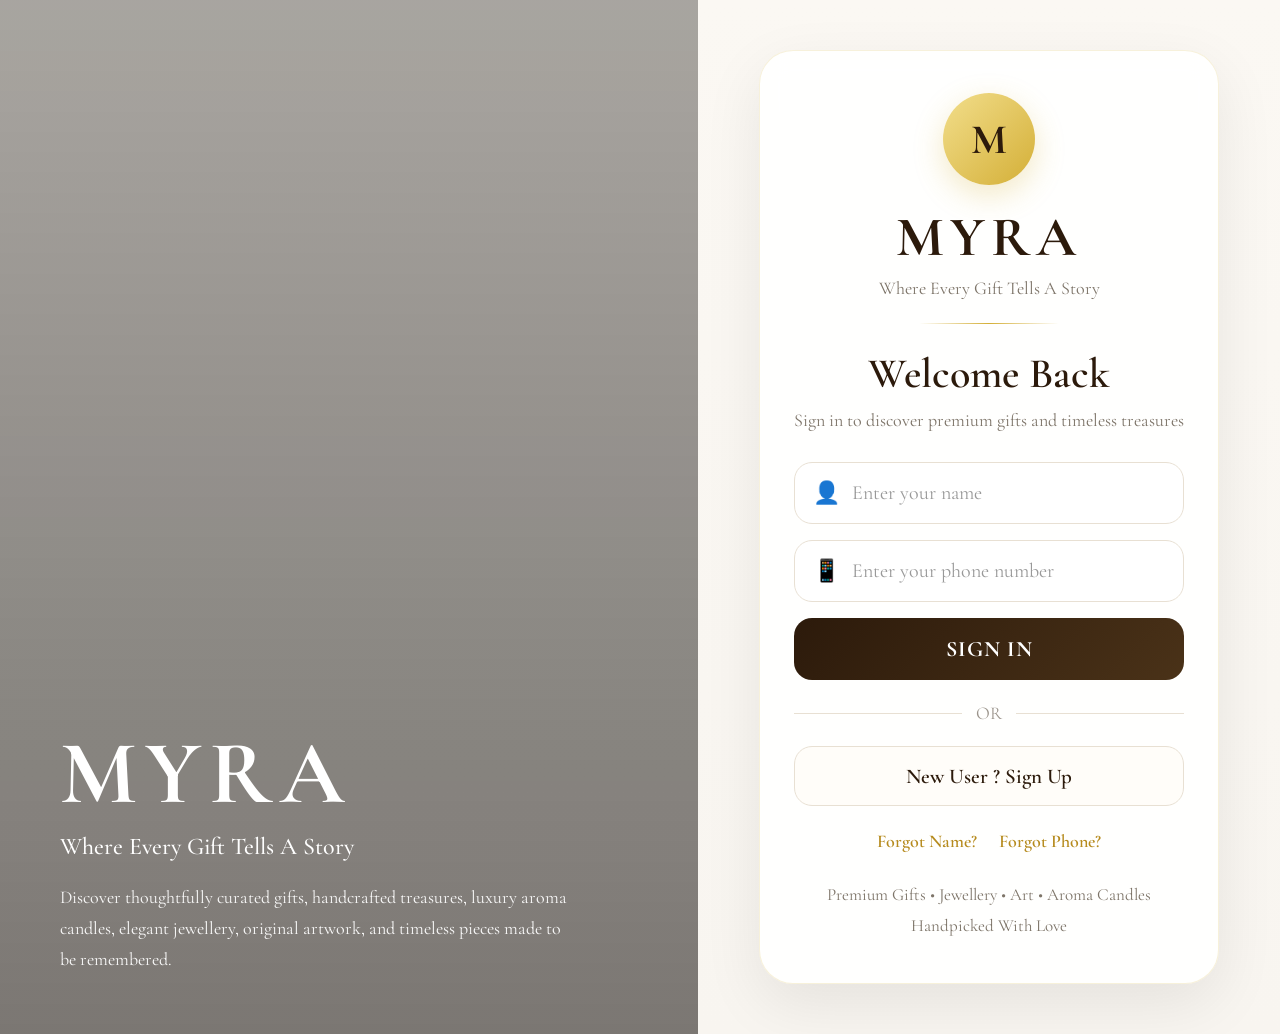
==== commit 47bf9ccd: "Update index.html" ====
--- a/index.html
+++ b/index.html
@@ -907,6 +907,93 @@
 
 <div class="input-box">
 
+<div class="input-icon">📱</div>
+
+<input
+type="tel"
+id="userPhone"
+placeholder="Enter your phone number"
+maxlength="10">
+
+</div>
+
+<button
+class="signin-btn"
+onclick="handleLogin()">
+
+SIGN IN
+
+</button>
+<div class="divider">
+OR
+</div>
+
+<button
+class="signup-btn"
+onclick="openSignupModal()">
+
+New User ? Sign Up
+
+</button>
+
+<div class="forgot-row">
+
+<button onclick="forgotName()">
+Forgot Name?
+</button>
+
+<button onclick="forgotPhone()">
+Forgot Phone?
+</button>
+
+</div>
+
+<div class="secure-text">
+
+Premium Gifts • Jewellery • Art • Aroma Candles
+
+<br>
+
+Handpicked With Love
+
+</div>
+
+</div>
+
+</section>
+
+</main>
+
+<!-- SIGNUP MODAL -->
+
+<div
+class="app-modal"
+id="signupModal">
+
+<div class="modal-box">
+
+<div class="modal-title">
+Create Account
+</div>
+
+<div class="modal-subtitle">
+
+Join MYRA and start discovering
+beautiful gifts curated just for you.
+
+</div>
+
+<div class="input-box" style="margin-top:22px;">
+
+<div class="input-icon">👤</div>
+
+<input
+type="text"
+id="signupName"
+placeholder="Your Name">
+
+</div>
+
 <div class="input-box">
 
 <div class="input-icon">📱</div>
@@ -919,107 +1006,6 @@
 
 </div>
 
-<div class="input-box">
-
-<div class="input-icon">🎁</div>
-
-<input
-type="text"
-id="signupReferral"
-placeholder="Referral Code (Optional)"
-maxlength="20">
-
-</div>
-
-<button
-class="signin-btn"
-onclick="handleLogin()">
-
-SIGN IN
-
-</button>
-<div class="divider">
-OR
-</div>
-
-<button
-class="signup-btn"
-onclick="openSignupModal()">
-
-New User ? Sign Up
-
-</button>
-
-<div class="forgot-row">
-
-<button onclick="forgotName()">
-Forgot Name?
-</button>
-
-<button onclick="forgotPhone()">
-Forgot Phone?
-</button>
-
-</div>
-
-<div class="secure-text">
-
-Premium Gifts • Jewellery • Art • Aroma Candles
-
-<br>
-
-Handpicked With Love
-
-</div>
-
-</div>
-
-</section>
-
-</main>
-
-<!-- SIGNUP MODAL -->
-
-<div
-class="app-modal"
-id="signupModal">
-
-<div class="modal-box">
-
-<div class="modal-title">
-Create Account
-</div>
-
-<div class="modal-subtitle">
-
-Join MYRA and start discovering
-beautiful gifts curated just for you.
-
-</div>
-
-<div class="input-box" style="margin-top:22px;">
-
-<div class="input-icon">👤</div>
-
-<input
-type="text"
-id="signupName"
-placeholder="Your Name">
-
-</div>
-
-<div class="input-box">
-
-<div class="input-icon">📱</div>
-
-<input
-type="tel"
-id="signupPhone"
-maxlength="10"
-placeholder="Phone Number">
-
-</div>
-
 <div class="modal-actions">
 
 <button
@@ -1175,32 +1161,7 @@
 }
 
 let forgotMode="";
-const savedReferral =
-localStorage.getItem(
-CONFIG.STORAGE_KEYS.REFERRAL_VISIT
-);
-
-window.addEventListener(
-"load",
-()=>{
-
-const referralInput =
-document.getElementById(
-"signupReferral"
-);
-
-if(
-savedReferral &&
-referralInput
-){
-
-referralInput.value =
-savedReferral;
-
-}
-
-}
-);
+
 function showToast(message){
 
 const toast=document.getElementById("toast");
@@ -1283,15 +1244,6 @@
 
 saveUser(name,phone);
 
-if(referralCode){
-
-localStorage.setItem(
-"myra_referral_code",
-referralCode
-);
-
-}
-
 showToast(
 "✨ Welcome Back To MYRA"
 );
@@ -1345,13 +1297,7 @@
 .getElementById("signupPhone")
 .value
 .trim();
-const referralCode =
-document
-.getElementById(
-"signupReferral"
-)
-.value
-.trim();
+
 if(name.length<2){
 
 showToast(
